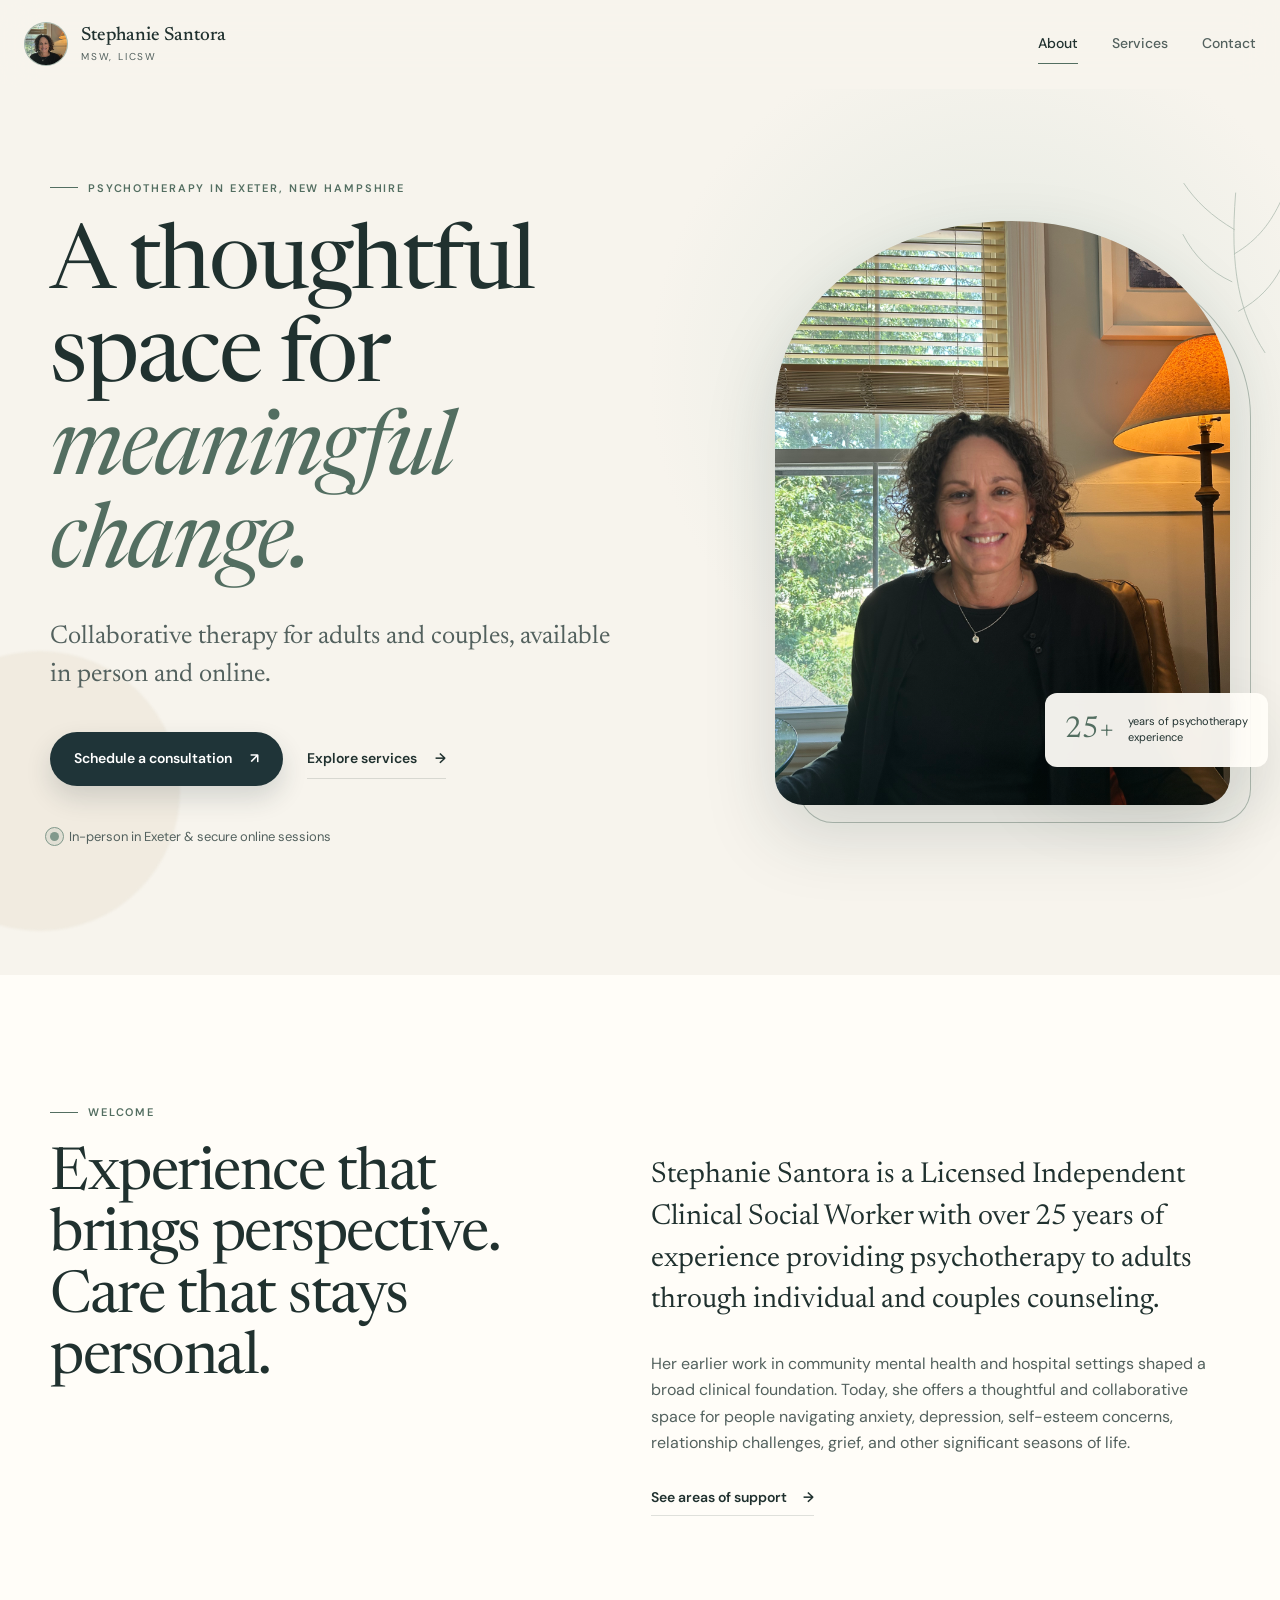
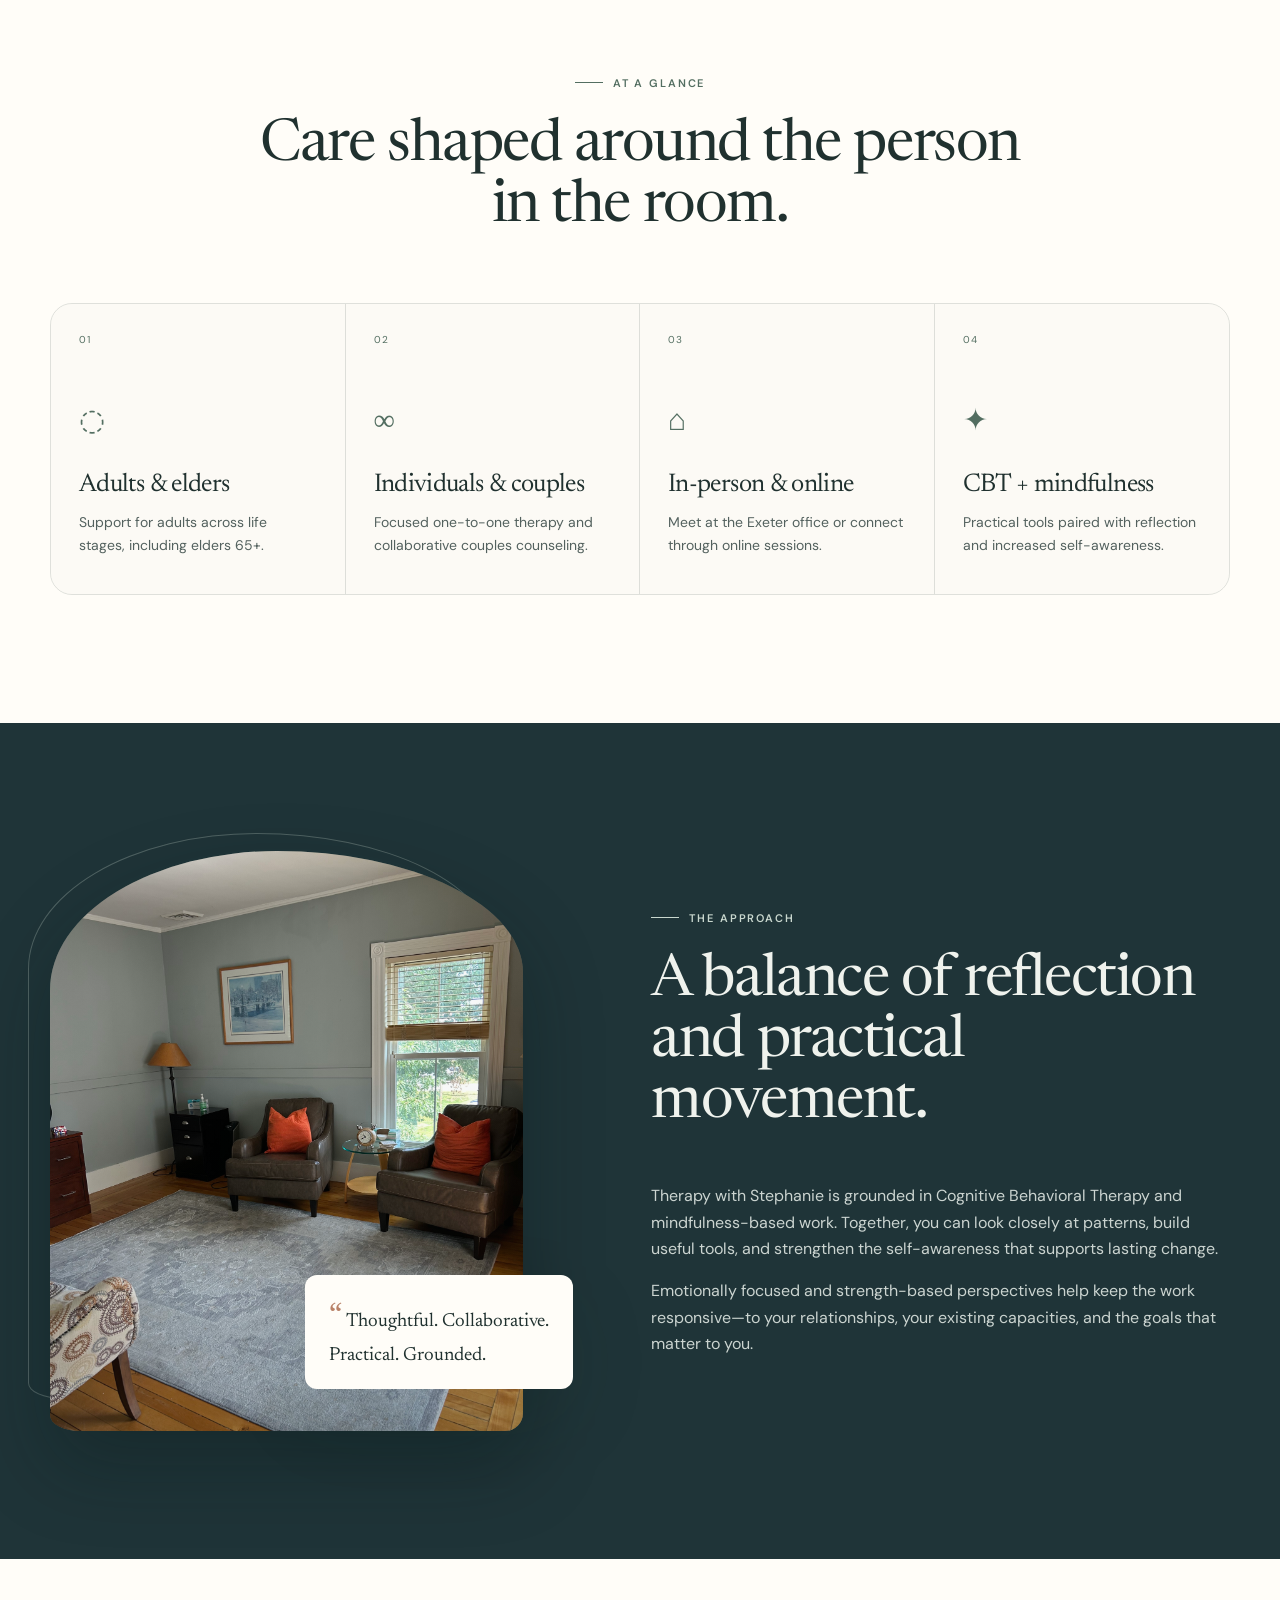
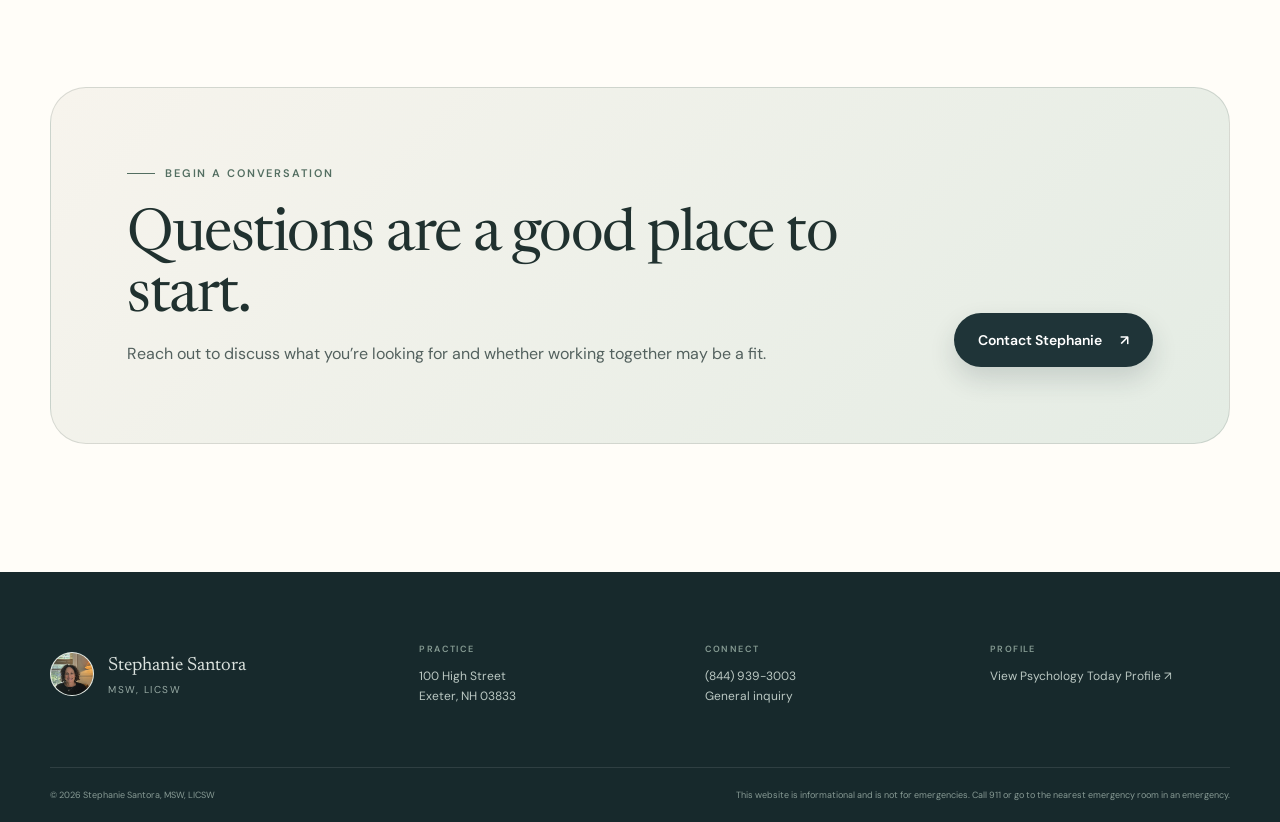
==== index.html @ d00ce163 "Initial commit" ====
<!doctype html>
<html lang="en">
<head>
  <meta charset="utf-8">
  <meta name="viewport" content="width=device-width, initial-scale=1">
  <meta name="description" content="Stephanie Santora, MSW, LICSW offers thoughtful, collaborative therapy for adults and couples in Exeter, New Hampshire and online.">
  <title>Stephanie Santora, MSW, LICSW | Therapy in Exeter, NH</title>
  <link rel="icon" type="image/png" href="assets/images/favacon/bf7b2dcf-fa09-4a1e-a652-ce0fe356c798.png">
  <link rel="preconnect" href="https://fonts.googleapis.com">
  <link rel="preconnect" href="https://fonts.gstatic.com" crossorigin>
  <link href="https://fonts.googleapis.com/css2?family=DM+Sans:wght@400;500;600&amp;family=Newsreader:opsz,wght@6..72,400;6..72,500&amp;display=swap" rel="stylesheet">
  <link rel="stylesheet" href="assets/css/styles.css">
  <script src="assets/js/main.js" defer></script>
</head>
<body data-page="about">
  <a class="skip-link" href="#main-content">Skip to content</a>
  <div class="site-shell">
    <header class="site-header" data-header>
      <div class="nav-wrap">
        <a class="brand" href="index.html" aria-label="Stephanie Santora home">
          <span class="brand-mark" aria-hidden="true"><img src="assets/images/portrait/headshot-badge.jpeg" alt="" width="640" height="640"></span>
          <span><strong>Stephanie Santora</strong><small>MSW, LICSW</small></span>
        </a>
        <button class="nav-toggle" type="button" aria-expanded="false" aria-controls="site-nav" aria-label="Open navigation">
          <span></span><span></span>
        </button>
        <nav class="site-nav" id="site-nav" aria-label="Main navigation">
          <a href="index.html" aria-current="page">About</a>
          <a href="services.html">Services</a>
          <a href="contact.html">Contact</a>
        </nav>
      </div>
    </header>

    <main id="main-content">
      <section class="hero section-pad">
        <div class="ambient-orb orb-one" aria-hidden="true"></div>
        <div class="container hero-grid">
          <div class="hero-copy page-enter">
            <p class="eyebrow"><span></span> Psychotherapy in Exeter, New Hampshire</p>
            <h1>A thoughtful space for <em>meaningful change.</em></h1>
            <p class="hero-positioning">Collaborative therapy for adults and couples, available in person and online.</p>
            <div class="button-row">
              <a class="button button-primary" href="contact.html">Schedule a consultation <span aria-hidden="true">↗</span></a>
              <a class="button button-text" href="services.html">Explore services <span aria-hidden="true">→</span></a>
            </div>
            <div class="hero-note">
              <span class="availability-dot" aria-hidden="true"></span>
              <span>In-person in Exeter &amp; secure online sessions</span>
            </div>
          </div>
          <div class="portrait-composition page-enter page-enter-delay">
            <div class="portrait-photo">
              <img src="assets/images/portrait/IMG_2894.jpeg" alt="Stephanie Santora, MSW, LICSW" width="3024" height="4032" fetchpriority="high">
            </div>
            <div class="portrait-caption">
              <span class="caption-number">25+</span>
              <span>years of psychotherapy<br>experience</span>
            </div>
            <svg class="botanical-line" viewBox="0 0 150 210" aria-hidden="true">
              <path d="M119 203C89 157 78 106 85 18M84 61C57 45 39 28 25 7M83 89c29-17 43-38 54-61M81 121c-26-12-44-30-57-55M88 155c24-13 39-30 49-49"/>
            </svg>
          </div>
        </div>
      </section>

      <section class="intro section-pad" aria-labelledby="intro-title">
        <div class="container intro-grid">
          <div class="section-heading reveal">
            <p class="eyebrow"><span></span> Welcome</p>
            <h2 id="intro-title">Experience that brings perspective. Care that stays personal.</h2>
          </div>
          <div class="intro-copy reveal">
            <p class="lead">Stephanie Santora is a Licensed Independent Clinical Social Worker with over 25 years of experience providing psychotherapy to adults through individual and couples counseling.</p>
            <p>Her earlier work in community mental health and hospital settings shaped a broad clinical foundation. Today, she offers a thoughtful and collaborative space for people navigating anxiety, depression, self-esteem concerns, relationship challenges, grief, and other significant seasons of life.</p>
            <a class="text-link" href="services.html">See areas of support <span aria-hidden="true">→</span></a>
          </div>
        </div>
      </section>

      <section class="glance section-pad" aria-labelledby="glance-title">
        <div class="container">
          <div class="section-heading centered reveal">
            <p class="eyebrow"><span></span> At a glance</p>
            <h2 id="glance-title">Care shaped around the person in the room.</h2>
          </div>
          <div class="glance-grid">
            <article class="glance-card reveal">
              <span class="card-index">01</span>
              <div class="line-icon" aria-hidden="true">◌</div>
              <h3>Adults &amp; elders</h3>
              <p>Support for adults across life stages, including elders 65+.</p>
            </article>
            <article class="glance-card reveal">
              <span class="card-index">02</span>
              <div class="line-icon" aria-hidden="true">∞</div>
              <h3>Individuals &amp; couples</h3>
              <p>Focused one-to-one therapy and collaborative couples counseling.</p>
            </article>
            <article class="glance-card reveal">
              <span class="card-index">03</span>
              <div class="line-icon" aria-hidden="true">⌂</div>
              <h3>In-person &amp; online</h3>
              <p>Meet at the Exeter office or connect through online sessions.</p>
            </article>
            <article class="glance-card reveal">
              <span class="card-index">04</span>
              <div class="line-icon" aria-hidden="true">✦</div>
              <h3>CBT + mindfulness</h3>
              <p>Practical tools paired with reflection and increased self-awareness.</p>
            </article>
          </div>
        </div>
      </section>

      <section class="approach section-pad" aria-labelledby="approach-title">
        <div class="container approach-grid">
          <div class="approach-visual reveal">
            <div class="office-photo">
              <img src="assets/images/office/IMG_2878.jpeg" alt="Stephanie's calm therapy office in Exeter with two armchairs" width="3024" height="4032" loading="lazy" decoding="async">
            </div>
            <div class="quiet-card"><span aria-hidden="true">“</span> Thoughtful. Collaborative.<br>Practical. Grounded.</div>
          </div>
          <div class="approach-copy reveal">
            <p class="eyebrow light"><span></span> The approach</p>
            <h2 id="approach-title">A balance of reflection and practical movement.</h2>
            <p>Therapy with Stephanie is grounded in Cognitive Behavioral Therapy and mindfulness-based work. Together, you can look closely at patterns, build useful tools, and strengthen the self-awareness that supports lasting change.</p>
            <p>Emotionally focused and strength-based perspectives help keep the work responsive—to your relationships, your existing capacities, and the goals that matter to you.</p>
          </div>
        </div>
      </section>

      <section class="closing-cta section-pad">
        <div class="container">
          <div class="cta-panel reveal">
            <div>
              <p class="eyebrow"><span></span> Begin a conversation</p>
              <h2>Questions are a good place to start.</h2>
              <p>Reach out to discuss what you’re looking for and whether working together may be a fit.</p>
            </div>
            <a class="button button-primary" href="contact.html">Contact Stephanie <span aria-hidden="true">↗</span></a>
          </div>
        </div>
      </section>
    </main>

    <footer class="site-footer">
      <div class="container footer-grid">
        <div class="footer-brand"><span class="brand-mark" aria-hidden="true"><img src="assets/images/portrait/headshot-badge.jpeg" alt="" width="640" height="640" loading="lazy" decoding="async"></span><div><strong>Stephanie Santora</strong><span>MSW, LICSW</span></div></div>
        <div><p class="footer-label">Practice</p><p>100 High Street<br>Exeter, NH 03833</p></div>
        <div><p class="footer-label">Connect</p><p><a href="tel:+18449393003">(844) 939-3003</a><br><a href="contact.html">General inquiry</a></p></div>
        <div><p class="footer-label">Profile</p><p><a href="https://www.psychologytoday.com/us/therapists/stephanie-santora-exeter-nh/449201" target="_blank" rel="noopener noreferrer">View Psychology Today Profile ↗</a></p></div>
      </div>
      <div class="container footer-bottom"><p>© <span data-year></span> Stephanie Santora, MSW, LICSW</p><p>This website is informational and is not for emergencies. Call 911 or go to the nearest emergency room in an emergency.</p></div>
    </footer>
  </div>
</body>
</html>
---- assets/css/styles.css ----
/* Stephanie Santora — custom static site
   Palette, spacing and components are centralized here for easy editing. */
:root {
  --ink: #20312f;
  --ink-soft: #53615e;
  --navy: #1f3438;
  --sage: #82998c;
  --sage-deep: #536e61;
  --sage-pale: #dce5dd;
  --cream: #f7f4ed;
  --paper: #fffdf8;
  --sand: #e9dfd0;
  --clay: #b98268;
  --white: #ffffff;
  --line: rgba(32,49,47,.14);
  --shadow-sm: 0 10px 30px rgba(28,46,43,.07);
  --shadow-lg: 0 30px 80px rgba(28,46,43,.12);
  --radius-sm: 12px;
  --radius-md: 22px;
  --radius-lg: 36px;
  --container: 1180px;
  --serif: "Newsreader", Georgia, serif;
  --sans: "DM Sans", Arial, sans-serif;
  --ease: cubic-bezier(.22,1,.36,1);
}

* { box-sizing: border-box; }
html { scroll-behavior: smooth; }
body { margin: 0; color: var(--ink); background: var(--cream); font-family: var(--sans); font-size: 16px; line-height: 1.65; -webkit-font-smoothing: antialiased; }
body.nav-open, body.modal-open { overflow: hidden; }
img { display: block; max-width: 100%; }
a { color: inherit; text-decoration: none; }
button, input, select, textarea { font: inherit; }
button { color: inherit; }
h1, h2, h3, p { margin-top: 0; }
h1, h2, h3 { font-family: var(--serif); font-weight: 400; line-height: 1.04; letter-spacing: -.025em; }
h1 { font-size: clamp(3.5rem, 7vw, 6.8rem); }
h2 { font-size: clamp(2.45rem, 4.6vw, 4.4rem); }
h3 { font-size: clamp(1.45rem, 2.1vw, 2rem); }
address { font-style: normal; }
::selection { background: var(--sage-pale); color: var(--navy); }

:focus-visible { outline: 3px solid var(--clay); outline-offset: 4px; }
.skip-link { position: fixed; left: 18px; top: -80px; z-index: 1000; padding: 12px 18px; border-radius: 0 0 10px 10px; color: var(--white); background: var(--navy); transition: top .2s; }
.skip-link:focus { top: 0; }
.site-shell { overflow: clip; }
.container { width: min(calc(100% - 48px), var(--container)); margin-inline: auto; }
.section-pad { padding: clamp(78px, 10vw, 140px) 0; }

/* Navigation */
.site-header { position: sticky; top: 0; z-index: 100; background: rgba(247,244,237,.88); border-bottom: 1px solid transparent; backdrop-filter: blur(18px); transition: border-color .3s, box-shadow .3s; }
.site-header.scrolled { border-color: var(--line); box-shadow: 0 8px 28px rgba(32,49,47,.05); }
.nav-wrap { width: min(calc(100% - 48px), 1320px); min-height: 88px; margin: auto; display: flex; align-items: center; justify-content: space-between; gap: 30px; }
.brand { display: inline-flex; align-items: center; gap: 13px; position: relative; z-index: 102; }
.brand-mark { overflow: hidden; display: grid; place-items: center; width: 44px; aspect-ratio: 1; border: 1px solid rgba(83,110,97,.4); border-radius: 50%; background: var(--sage-pale); }
.brand-mark img { width: 100%; height: 100%; max-width: none; object-fit: cover; object-position: center; }
.brand strong, .brand small { display: block; line-height: 1.2; }
.brand strong { font-family: var(--serif); font-size: 19px; font-weight: 500; }
.brand small { margin-top: 4px; color: var(--ink-soft); font-size: 10px; letter-spacing: .18em; }
.site-nav { display: flex; align-items: center; gap: 34px; }
.site-nav > a:not(.nav-cta) { position: relative; color: var(--ink-soft); font-size: 14px; font-weight: 500; }
.site-nav > a:not(.nav-cta)::after { content: ""; position: absolute; right: 0; bottom: -8px; left: 0; height: 1px; background: var(--sage-deep); transform: scaleX(0); transform-origin: right; transition: transform .35s var(--ease); }
.site-nav > a:hover::after, .site-nav > a[aria-current="page"]::after { transform: scaleX(1); transform-origin: left; }
.site-nav > a[aria-current="page"] { color: var(--ink); }
.nav-cta { display: inline-flex; align-items: center; gap: 14px; padding: 12px 18px; border: 1px solid var(--line); border-radius: 999px; font-size: 13px; font-weight: 500; transition: color .25s, background .25s, transform .25s; }
.nav-cta:hover { color: white; background: var(--navy); transform: translateY(-2px); }
.nav-toggle { display: none; width: 45px; height: 45px; padding: 0; border: 1px solid var(--line); border-radius: 50%; background: transparent; }
.nav-toggle span { display: block; width: 17px; height: 1px; margin: 5px auto; background: var(--ink); transition: transform .3s; }

/* Shared typography and controls */
.eyebrow { display: flex; align-items: center; gap: 10px; margin-bottom: 24px; color: var(--sage-deep); font-size: 11px; font-weight: 600; letter-spacing: .17em; text-transform: uppercase; }
.eyebrow > span { width: 28px; height: 1px; background: currentColor; }
.eyebrow.light { color: #c9d7ce; }
.lead { font-family: var(--serif); font-size: clamp(1.35rem, 2.3vw, 1.8rem); line-height: 1.45; }
.button-row { display: flex; flex-wrap: wrap; align-items: center; gap: 24px; margin-top: 38px; }
.button { border: 0; cursor: pointer; display: inline-flex; align-items: center; justify-content: center; gap: 18px; min-height: 54px; padding: 0 24px; border-radius: 999px; font-family: var(--sans); font-size: 14px; font-weight: 600; transition: transform .3s var(--ease), box-shadow .3s, background .3s; }
.button-primary { color: var(--white); background: var(--navy); box-shadow: 0 12px 26px rgba(31,52,56,.16); }
.button-primary:hover { transform: translateY(-3px); background: var(--sage-deep); box-shadow: 0 16px 34px rgba(31,52,56,.22); }
.button-text { min-height: auto; padding: 8px 0; border-bottom: 1px solid var(--line); border-radius: 0; }
.button-text:hover { border-color: var(--ink); transform: translateX(4px); }
.text-link { display: inline-flex; gap: 16px; margin-top: 14px; padding-bottom: 5px; border-bottom: 1px solid var(--line); font-size: 14px; font-weight: 600; }
.text-link:hover { border-color: var(--ink); }
.section-heading { max-width: 760px; }
.section-heading.centered { margin-inline: auto; text-align: center; }
.section-heading.centered .eyebrow { justify-content: center; }
.section-heading h2 { margin-bottom: 0; }

/* Home hero */
.hero { min-height: calc(100vh - 88px); display: flex; align-items: center; position: relative; padding-top: clamp(58px, 7vw, 100px); background: radial-gradient(circle at 78% 32%, rgba(220,229,221,.8), transparent 30%); }
.hero-grid { display: grid; grid-template-columns: 1.12fr .88fr; gap: clamp(50px, 8vw, 110px); align-items: center; }
.hero-copy { position: relative; z-index: 2; }
.hero h1 { max-width: 720px; margin-bottom: 26px; }
.hero h1 em { color: var(--sage-deep); font-weight: 400; }
.hero-positioning { max-width: 570px; color: var(--ink-soft); font-family: var(--serif); font-size: clamp(1.35rem, 2vw, 1.75rem); line-height: 1.45; }
.hero-note { display: flex; align-items: center; gap: 10px; margin-top: 40px; color: var(--ink-soft); font-size: 13px; }
.availability-dot { position: relative; width: 9px; height: 9px; border-radius: 50%; background: var(--sage); box-shadow: 0 0 0 5px rgba(130,153,140,.14); }
.availability-dot::after { content: ""; position: absolute; inset: -5px; border: 1px solid var(--sage); border-radius: inherit; animation: pulse 2.8s infinite; }
@keyframes pulse { 0%,100% { transform: scale(.6); opacity: 0 } 35% { opacity: .55 } 75% { transform: scale(1.35); opacity: 0 } }
.portrait-composition { position: relative; width: min(100%, 455px); margin-left: auto; }
.portrait-photo { overflow: hidden; position: relative; aspect-ratio: .78; border-radius: 52% 48% 28px 28px / 32% 30% 28px 28px; background: var(--sage-pale); box-shadow: 0 28px 70px rgba(31,52,56,.17); }
.portrait-photo::after { content: ""; position: absolute; inset: 0; background: linear-gradient(180deg, transparent 68%, rgba(20,35,36,.2)); pointer-events: none; }
.portrait-photo img { width: 100%; height: 100%; object-fit: cover; object-position: 50% 47%; }
.portrait-composition::before { content: ""; position: absolute; top: 22px; right: -21px; bottom: -18px; left: 24px; z-index: -1; border: 1px solid rgba(83,110,97,.42); border-radius: 52% 48% 34px 34px / 32% 30% 34px 34px; }
.portrait-caption { position: absolute; right: -38px; bottom: 38px; z-index: 2; display: flex; align-items: center; gap: 13px; padding: 16px 20px; border-radius: var(--radius-sm); background: rgba(255,253,248,.94); box-shadow: var(--shadow-lg); backdrop-filter: blur(8px); font-size: 11px; line-height: 1.4; }
.caption-number { font-family: var(--serif); font-size: 30px; color: var(--sage-deep); }
.botanical-line { position: absolute; top: -44px; right: -62px; z-index: -1; width: 130px; fill: none; stroke: var(--sage); stroke-width: 1; opacity: .55; }
.ambient-orb { position: absolute; border-radius: 50%; pointer-events: none; filter: blur(1px); }
.orb-one { left: -100px; bottom: 5%; width: 280px; height: 280px; background: rgba(233,223,208,.45); animation: drift 12s ease-in-out infinite; }
.orb-two { right: -100px; top: -120px; width: 330px; height: 330px; background: rgba(220,229,221,.55); }
.orb-three { right: 8%; bottom: -120px; width: 260px; height: 260px; background: rgba(233,223,208,.5); }
@keyframes drift { 50% { transform: translate(30px,-24px) } }

/* Home sections */
.intro { background: var(--paper); }
.intro-grid { display: grid; grid-template-columns: .9fr 1.1fr; gap: clamp(50px, 10vw, 140px); }
.intro-copy { padding-top: 52px; }
.intro-copy > p:not(.lead) { max-width: 640px; color: var(--ink-soft); }
.glance { background: var(--paper); padding-top: 30px; }
.glance-grid { display: grid; grid-template-columns: repeat(4,1fr); margin-top: 65px; border: 1px solid var(--line); border-radius: var(--radius-md); overflow: hidden; }
.glance-card { min-height: 290px; padding: 28px; border-right: 1px solid var(--line); background: rgba(247,244,237,.35); transition: background .35s, transform .35s var(--ease); }
.glance-card:last-child { border-right: 0; }
.glance-card:hover { background: var(--cream); transform: translateY(-6px); }
.card-index, .service-number { display: block; color: var(--sage-deep); font-size: 10px; letter-spacing: .14em; }
.line-icon, .service-icon { margin: 50px 0 24px; color: var(--sage-deep); font-family: var(--serif); font-size: 30px; }
.glance-card h3 { margin-bottom: 12px; font-size: 1.6rem; }
.glance-card p { margin-bottom: 0; color: var(--ink-soft); font-size: 14px; }
.approach { color: #eff2ed; background: var(--navy); }
.approach-grid { display: grid; grid-template-columns: .9fr 1.1fr; gap: clamp(60px, 10vw, 140px); align-items: center; }
.approach-visual { position: relative; }
.office-photo { overflow: hidden; position: relative; min-height: 580px; border-radius: 48% 52% 18px 30px / 24% 21% 18px 16px; background: #43534f; box-shadow: 0 34px 80px rgba(5,19,21,.3); }
.office-photo::after { content: ""; position: absolute; inset: 0; background: linear-gradient(180deg, rgba(12,28,30,.03) 50%, rgba(12,28,30,.25)); pointer-events: none; }
.office-photo img { position: absolute; inset: 0; width: 100%; height: 100%; object-fit: cover; object-position: 51% 52%; }
.approach-visual::before { content: ""; position: absolute; top: -18px; right: 28px; bottom: 32px; left: -22px; border: 1px solid rgba(201,215,206,.28); border-radius: 49% 51% 24px 35px / 24% 21% 18px 16px; pointer-events: none; }
.quiet-card { position: absolute; right: -50px; bottom: 42px; padding: 20px 24px; color: var(--ink); border-radius: 12px; background: var(--paper); box-shadow: var(--shadow-lg); font-family: var(--serif); font-size: 19px; line-height: 1.4; }
.quiet-card > span { color: var(--clay); font-size: 34px; }
.approach-copy h2 { max-width: 620px; }
.approach-copy > p:not(.eyebrow) { max-width: 650px; color: #cbd4d0; }
.method-list { display: flex; flex-wrap: wrap; gap: 9px; margin-top: 36px; }
.method-list span { padding: 8px 13px; border: 1px solid rgba(255,255,255,.15); border-radius: 999px; color: #dae1dd; font-size: 12px; }
.closing-cta { background: var(--paper); }
.cta-panel { display: flex; align-items: flex-end; justify-content: space-between; gap: 50px; padding: clamp(38px, 6vw, 76px); border: 1px solid var(--line); border-radius: var(--radius-lg); background: linear-gradient(135deg, var(--cream), #e4ece4); }
.cta-panel h2 { margin-bottom: 12px; }
.cta-panel p:not(.eyebrow) { max-width: 650px; margin-bottom: 0; color: var(--ink-soft); }
.cta-panel .button { flex: 0 0 auto; }

/* Inner-page hero and services */
.page-hero { position: relative; border-bottom: 1px solid var(--line); background: var(--paper); }
.page-hero-grid { display: grid; grid-template-columns: 1.15fr .85fr; gap: clamp(50px, 9vw, 130px); align-items: end; }
.page-hero h1 { margin-bottom: 0; font-size: clamp(3.8rem, 7vw, 6.5rem); }
.page-hero .lead { color: var(--ink-soft); }
.services-section { background: var(--paper); }
.services-grid { display: grid; grid-template-columns: repeat(3,1fr); gap: 18px; margin-top: 62px; }
.service-card { position: relative; min-height: 390px; display: flex; flex-direction: column; padding: 30px; border: 1px solid var(--line); border-radius: var(--radius-md); background: var(--cream); box-shadow: 0 0 0 rgba(0,0,0,0); transition: transform .4s var(--ease), background .4s, box-shadow .4s; }
.service-card:hover { transform: translateY(-7px); background: var(--white); box-shadow: var(--shadow-sm); }
.service-icon { margin: 62px 0 26px; }
.service-card h3 { margin-bottom: 14px; }
.service-card p { color: var(--ink-soft); font-size: 14px; }
.service-card a { display: inline-flex; justify-content: space-between; gap: 10px; margin-top: auto; padding-top: 18px; border-top: 1px solid var(--line); color: var(--sage-deep); font-size: 12px; font-weight: 600; }
.focus-band { color: var(--white); background: var(--navy); }
.focus-grid { display: grid; grid-template-columns: 1.1fr .9fr; gap: clamp(60px, 10vw, 150px); align-items: center; }
.focus-copy p:not(.eyebrow) { max-width: 640px; color: #c9d3cf; }
.office-detail-photo { overflow: hidden; position: relative; aspect-ratio: 1.14; border-radius: 46% 54% 42% 58% / 32% 29% 71% 68%; background: #43534f; box-shadow: 0 30px 70px rgba(5,19,21,.3); }
.office-detail-photo::before { content: ""; position: absolute; inset: 14px; z-index: 1; border: 1px solid rgba(255,255,255,.35); border-radius: inherit; pointer-events: none; }
.office-detail-photo::after { content: ""; position: absolute; inset: 0; background: linear-gradient(140deg, rgba(31,52,56,.02), rgba(31,52,56,.18)); pointer-events: none; }
.office-detail-photo img { width: 100%; height: 100%; object-fit: cover; object-position: 64% 50%; transform: scale(1.025); transition: transform 1.1s var(--ease); }
.office-detail-photo:hover img { transform: scale(1.065); }
.insurance-section { background: var(--cream); }
.insurance-heading { display: grid; grid-template-columns: 1.1fr .9fr; gap: 90px; align-items: end; }
.insurance-heading h2 { margin-bottom: 0; }
.insurance-heading > p { color: var(--ink-soft); }
.insurance-grid { display: grid; grid-template-columns: repeat(6,1fr); gap: 12px; margin-top: 54px; }
.insurance-card { min-height: 190px; display: flex; flex-direction: column; align-items: center; justify-content: center; gap: 20px; padding: 20px 10px; border: 1px solid var(--line); border-radius: var(--radius-sm); background: var(--paper); text-align: center; transition: transform .35s var(--ease), box-shadow .35s; }
.insurance-card:hover { transform: translateY(-5px); box-shadow: var(--shadow-sm); }
.insurance-card img { width: 58px; height: 58px; }
.insurance-card span { font-size: 12px; font-weight: 600; line-height: 1.35; }
.insurance-note { display: flex; align-items: center; justify-content: center; gap: 10px; margin: 24px 0 0; color: var(--ink-soft); font-size: 12px; text-align: center; }
.faq-section { background: var(--paper); }
.faq-grid { display: grid; grid-template-columns: .8fr 1.2fr; gap: clamp(50px, 10vw, 140px); }
.accordion-item { border-top: 1px solid var(--line); }
.accordion-item:last-child { border-bottom: 1px solid var(--line); }
.accordion-item h3 { margin: 0; }
.accordion-item button { width: 100%; display: flex; align-items: center; justify-content: space-between; gap: 30px; padding: 25px 4px; border: 0; background: none; cursor: pointer; text-align: left; }
.accordion-item button span { font-family: var(--serif); font-size: clamp(1.25rem, 2vw, 1.55rem); }
.accordion-item i { position: relative; flex: 0 0 auto; width: 28px; height: 28px; border: 1px solid var(--line); border-radius: 50%; }
.accordion-item i::before, .accordion-item i::after { content: ""; position: absolute; top: 50%; left: 50%; width: 10px; height: 1px; background: var(--ink); transform: translate(-50%,-50%); transition: transform .25s; }
.accordion-item i::after { transform: translate(-50%,-50%) rotate(90deg); }
.accordion-item button[aria-expanded="true"] i::after { transform: translate(-50%,-50%) rotate(0); }
.accordion-panel { overflow: hidden; }
.accordion-panel p { max-width: 620px; padding: 0 40px 25px 4px; color: var(--ink-soft); }

/* Contact */
.contact-hero { position: relative; padding-bottom: 190px; background: var(--paper); }
.contact-heading { max-width: 850px; text-align: center; }
.contact-heading .eyebrow { justify-content: center; }
.contact-heading h1 { margin-bottom: 24px; font-size: clamp(4rem, 7.5vw, 7rem); }
.contact-heading .lead { max-width: 760px; margin: auto; color: var(--ink-soft); }
.contact-section { position: relative; z-index: 2; margin-top: -110px; padding-bottom: 130px; }
.contact-layout { display: grid; grid-template-columns: .68fr 1.32fr; gap: 20px; align-items: start; }
.contact-aside, .form-card { border: 1px solid var(--line); border-radius: var(--radius-md); background: var(--cream); box-shadow: var(--shadow-sm); }
.contact-aside { overflow: hidden; }
.direct-card { display: grid; grid-template-columns: 52px 1fr; gap: 17px; padding: 25px; border-bottom: 1px solid var(--line); transition: background .3s var(--ease); }
.direct-card:last-of-type { border-bottom: 0; }
.direct-card:hover { background: rgba(255,253,248,.72); }
.direct-icon { position: relative; display: grid; place-items: center; width: 48px; height: 48px; border: 1px solid rgba(83,110,97,.28); border-radius: 58% 42% 55% 45% / 46% 56% 44% 54%; color: var(--sage-deep); background: linear-gradient(145deg, rgba(255,255,255,.7), var(--sage-pale)); box-shadow: inset 0 0 0 4px rgba(255,253,248,.48), 0 6px 16px rgba(31,52,56,.08); transition: color .3s, border-color .3s, transform .35s var(--ease); }
.direct-card:nth-child(even) .direct-icon { border-radius: 43% 57% 46% 54% / 57% 44% 56% 43%; }
.direct-icon svg { width: 23px; height: 23px; fill: none; stroke: currentColor; stroke-width: 1.55; stroke-linecap: round; stroke-linejoin: round; }
.direct-card:hover .direct-icon { color: var(--clay); border-color: rgba(185,130,104,.42); transform: translateY(-2px) rotate(-2deg); }
.direct-card small { display: block; margin-bottom: 4px; color: var(--ink-soft); font-size: 10px; letter-spacing: .14em; text-transform: uppercase; }
.direct-card a, .direct-card p, .direct-card address { margin: 0; font-family: var(--serif); font-size: 18px; line-height: 1.4; }
.direct-card a:hover { color: var(--sage-deep); }
.privacy-note { margin: 20px; padding: 22px; border-radius: var(--radius-sm); background: var(--paper); }
.privacy-note strong { font-size: 13px; }
.privacy-note p { margin: 8px 0 0; color: var(--ink-soft); font-size: 12px; }
.form-card { padding: clamp(28px, 5vw, 58px); background: var(--paper); }
.form-intro { margin-bottom: 38px; }
.form-intro > span { color: var(--sage-deep); font-size: 10px; font-weight: 600; letter-spacing: .15em; text-transform: uppercase; }
.form-intro h2 { margin: 8px 0 10px; font-size: clamp(2.2rem, 4vw, 3.5rem); }
.form-intro p { color: var(--ink-soft); font-size: 13px; }
.field-row { display: grid; grid-template-columns: 1fr 1fr; gap: 16px; }
.field { position: relative; margin-bottom: 22px; }
.field input, .field select, .field textarea { width: 100%; border: 1px solid var(--line); border-radius: 10px; color: var(--ink); background: var(--cream); transition: border .2s, box-shadow .2s, background .2s; }
.field input, .field select { height: 60px; }
.field input, .field textarea { padding: 24px 16px 8px; }
.field textarea { min-height: 140px; resize: vertical; }
.field select { appearance: none; padding: 20px 42px 8px 16px; background-image: linear-gradient(45deg,transparent 50%,var(--sage-deep) 50%),linear-gradient(135deg,var(--sage-deep) 50%,transparent 50%); background-position: calc(100% - 18px) 28px,calc(100% - 13px) 28px; background-size: 5px 5px; background-repeat: no-repeat; }
.field input:focus, .field select:focus, .field textarea:focus { outline: none; border-color: var(--sage-deep); box-shadow: 0 0 0 3px rgba(83,110,97,.11); background: var(--white); }
.floating-field label, .select-field label { position: absolute; top: 18px; left: 16px; color: var(--ink-soft); font-size: 13px; pointer-events: none; transform-origin: left; transition: transform .2s, top .2s; }
.floating-field input:focus + label, .floating-field input:not(:placeholder-shown) + label, .floating-field textarea:focus + label, .floating-field textarea:not(:placeholder-shown) + label, .select-field label { top: 7px; transform: scale(.78); }
.field label span, legend span { color: #a94f42; }
.field-hint { display: block; margin: 5px 2px 0; color: var(--ink-soft); font-size: 10px; }
.field-error { display: block; min-height: 17px; margin: 4px 2px 0; color: #9b3f36; font-size: 11px; }
.field.has-error input, .field.has-error select, .field.has-error textarea { border-color: #b75f55; }
.choice-group { margin: 0 0 25px; padding: 0; border: 0; }
.choice-group legend { margin-bottom: 10px; font-size: 12px; font-weight: 600; }
.choice-grid { display: grid; grid-template-columns: repeat(2,1fr); gap: 8px; }
.choice-grid.three { grid-template-columns: repeat(3,1fr); }
.choice-pill { position: relative; cursor: pointer; }
.choice-pill input { position: absolute; opacity: 0; pointer-events: none; }
.choice-pill span { min-height: 46px; display: grid; place-items: center; padding: 8px 12px; border: 1px solid var(--line); border-radius: 9px; color: var(--ink-soft); background: var(--cream); font-size: 12px; transition: border .2s, background .2s, transform .2s; }
.choice-pill input:checked + span { border-color: var(--sage-deep); color: var(--ink); background: var(--sage-pale); transform: translateY(-2px); }
.choice-pill input:focus-visible + span { outline: 3px solid var(--clay); outline-offset: 3px; }
.consent-field { display: grid; grid-template-columns: 22px 1fr; gap: 12px; align-items: start; cursor: pointer; color: var(--ink-soft); font-size: 11px; }
.consent-field input { position: absolute; opacity: 0; }
.checkmark { width: 21px; height: 21px; display: grid; place-items: center; border: 1px solid var(--line); border-radius: 5px; background: var(--cream); }
.consent-field input:checked + .checkmark { border-color: var(--sage-deep); background: var(--sage-deep); }
.consent-field input:checked + .checkmark::after { content: "✓"; color: white; font-size: 12px; }
.consent-field input:focus-visible + .checkmark { outline: 3px solid var(--clay); outline-offset: 3px; }
.consent-error { margin-left: 34px; }
.emergency-note { display: grid; grid-template-columns: 28px 1fr; gap: 12px; margin: 24px 0; padding: 14px; border-radius: 9px; background: #f3ebe2; }
.emergency-note > span { display: grid; place-items: center; width: 25px; height: 25px; border: 1px solid #a16755; border-radius: 50%; color: #8d5545; font-weight: 600; }
.emergency-note p { margin: 0; color: #6f5148; font-size: 11px; }
.submit-button { min-width: 220px; }
.button-loader { display: none; width: 17px; height: 17px; border: 2px solid rgba(255,255,255,.4); border-top-color: white; border-radius: 50%; animation: spin .7s linear infinite; }
.submit-button.loading .button-loader { display: block; }
.submit-button.loading .button-arrow { display: none; }
@keyframes spin { to { transform: rotate(360deg) } }
.form-status { margin: 12px 0 0; font-size: 12px; }
.modal[hidden] { display: none; }
.modal { position: fixed; inset: 0; z-index: 500; display: grid; place-items: center; padding: 24px; }
.modal-backdrop { position: absolute; inset: 0; background: rgba(21,34,34,.66); backdrop-filter: blur(6px); animation: fadeIn .3s; }
.modal-panel { position: relative; z-index: 1; width: min(100%, 540px); padding: 55px; border-radius: var(--radius-md); background: var(--paper); box-shadow: var(--shadow-lg); animation: modalIn .45s var(--ease); }
.modal-panel h2 { margin-bottom: 14px; font-size: 2.7rem; }
.modal-panel > p:not(.eyebrow) { color: var(--ink-soft); }
.modal-close { position: absolute; top: 17px; right: 17px; width: 38px; height: 38px; border: 1px solid var(--line); border-radius: 50%; background: none; cursor: pointer; font-size: 24px; }
.success-mark { width: 55px; height: 55px; display: grid; place-items: center; margin-bottom: 28px; border-radius: 50%; color: white; background: var(--sage-deep); font-size: 22px; }
@keyframes fadeIn { from { opacity: 0 } }
@keyframes modalIn { from { opacity: 0; transform: translateY(25px) scale(.96) } }

/* Footer */
.site-footer { padding-top: 70px; color: #dbe2de; background: #17292c; }
.footer-grid { display: grid; grid-template-columns: 1.35fr repeat(3,1fr); gap: 45px; padding-bottom: 60px; }
.footer-brand { display: flex; gap: 14px; align-items: center; }
.footer-brand .brand-mark { color: #dbe2de; border-color: rgba(255,255,255,.3); }
.footer-brand strong, .footer-brand span { display: block; }
.footer-brand strong { font-family: var(--serif); font-size: 19px; font-weight: 400; }
.footer-brand div span { color: #98aaa4; font-size: 10px; letter-spacing: .15em; }
.footer-label { margin-bottom: 10px !important; color: #859a92 !important; font-size: 9px !important; font-weight: 600; letter-spacing: .16em; text-transform: uppercase; }
.footer-grid p { margin: 0; color: #bbc8c3; font-size: 12px; }
.footer-grid a:hover { color: var(--white); }
.footer-bottom { display: flex; justify-content: space-between; gap: 50px; padding: 20px 0; border-top: 1px solid rgba(255,255,255,.1); }
.footer-bottom p { margin: 0; color: #879a94; font-size: 9px; }
.footer-bottom p:last-child { max-width: 600px; text-align: right; }

/* Motion */
.page-enter { animation: pageEnter .9s var(--ease) both; }
.page-enter-delay { animation-delay: .12s; }
.page-enter-delay-two { animation-delay: .22s; }
@keyframes pageEnter { from { opacity: 0; transform: translateY(28px) } }
.reveal { opacity: 0; transform: translateY(25px); transition: opacity .8s var(--ease), transform .8s var(--ease); }
.reveal.is-visible { opacity: 1; transform: none; }

@media (prefers-reduced-motion: reduce) {
  html { scroll-behavior: auto; }
  *, *::before, *::after { animation-duration: .01ms !important; animation-iteration-count: 1 !important; transition-duration: .01ms !important; }
  .reveal { opacity: 1; transform: none; }
}

@media (max-width: 1050px) {
  .glance-grid { grid-template-columns: repeat(2,1fr); }
  .glance-card:nth-child(2) { border-right: 0; }
  .glance-card:nth-child(-n+2) { border-bottom: 1px solid var(--line); }
  .services-grid { grid-template-columns: repeat(2,1fr); }
  .insurance-grid { grid-template-columns: repeat(3,1fr); }
  .contact-layout { grid-template-columns: .8fr 1.2fr; }
}

@media (max-width: 820px) {
  .container, .nav-wrap { width: min(calc(100% - 32px), var(--container)); }
  .nav-wrap { min-height: 76px; }
  .nav-toggle { display: block; position: relative; z-index: 102; }
  .nav-toggle[aria-expanded="true"] span:first-child { transform: translateY(3px) rotate(45deg); }
  .nav-toggle[aria-expanded="true"] span:last-child { transform: translateY(-3px) rotate(-45deg); }
  .site-nav { position: fixed; inset: 0; z-index: 101; display: flex; flex-direction: column; align-items: flex-start; justify-content: center; gap: 22px; padding: 100px 32px 50px; background: var(--paper); visibility: hidden; opacity: 0; transform: translateY(-12px); transition: opacity .3s, transform .3s, visibility .3s; }
  .site-nav.open { visibility: visible; opacity: 1; transform: none; }
  .site-nav > a:not(.nav-cta) { font-family: var(--serif); font-size: 2.7rem; }
  .nav-cta { margin-top: 15px; }
  .hero { min-height: auto; }
  .hero-grid, .intro-grid, .approach-grid, .page-hero-grid, .focus-grid, .faq-grid, .contact-layout { grid-template-columns: 1fr; }
  .hero-copy { max-width: 680px; }
  .portrait-composition { width: min(82%, 450px); margin: 30px auto 0; }
  .intro-copy { padding-top: 0; }
  .approach-visual { width: min(80%, 500px); margin-inline: auto; }
  .page-hero-grid { align-items: start; }
  .focus-grid { gap: 50px; }
  .office-detail-photo { width: min(85%, 560px); margin-inline: auto; }
  .insurance-heading { grid-template-columns: 1fr; gap: 20px; }
  .faq-grid { gap: 45px; }
  .cta-panel { align-items: flex-start; flex-direction: column; }
  .contact-aside { display: grid; grid-template-columns: 1fr 1fr; }
  .direct-card { border-right: 1px solid var(--line); }
  .privacy-note { grid-column: 1 / -1; }
  .footer-grid { grid-template-columns: 1.5fr 1fr 1fr; }
  .footer-grid > div:last-child { grid-column: 2; }
}

@media (max-width: 600px) {
  h1 { font-size: clamp(3.2rem, 16vw, 4.8rem); }
  .section-pad { padding: 76px 0; }
  .hero { padding-top: 58px; }
  .hero .eyebrow { max-width: 250px; align-items: flex-start; }
  .hero .eyebrow > span { margin-top: 8px; }
  .portrait-composition { width: 88%; }
  .portrait-caption { right: -12px; }
  .botanical-line { right: -35px; }
  .glance-grid, .services-grid, .insurance-grid { grid-template-columns: 1fr; }
  .glance-card { min-height: 240px; border-right: 0; border-bottom: 1px solid var(--line); }
  .glance-card:last-child { border-bottom: 0; }
  .line-icon { margin-top: 34px; }
  .approach-visual { width: 90%; }
  .office-photo { min-height: 450px; }
  .office-detail-photo { width: 94%; }
  .quiet-card { right: -16px; }
  .service-card { min-height: 350px; }
  .insurance-grid { grid-template-columns: repeat(2,1fr); }
  .insurance-card { min-height: 170px; }
  .contact-hero { padding-bottom: 150px; }
  .contact-heading h1 { font-size: 3.8rem; }
  .contact-aside { grid-template-columns: 1fr; }
  .privacy-note { grid-column: auto; }
  .form-card { padding: 28px 20px; }
  .field-row { grid-template-columns: 1fr; gap: 0; }
  .choice-grid, .choice-grid.three { grid-template-columns: 1fr; }
  .modal-panel { padding: 45px 28px 32px; }
  .footer-grid { grid-template-columns: 1fr 1fr; }
  .footer-brand { grid-column: 1 / -1; margin-bottom: 18px; }
  .footer-grid > div:last-child { grid-column: 1 / -1; }
  .footer-bottom { flex-direction: column; gap: 10px; }
  .footer-bottom p:last-child { text-align: left; }
}
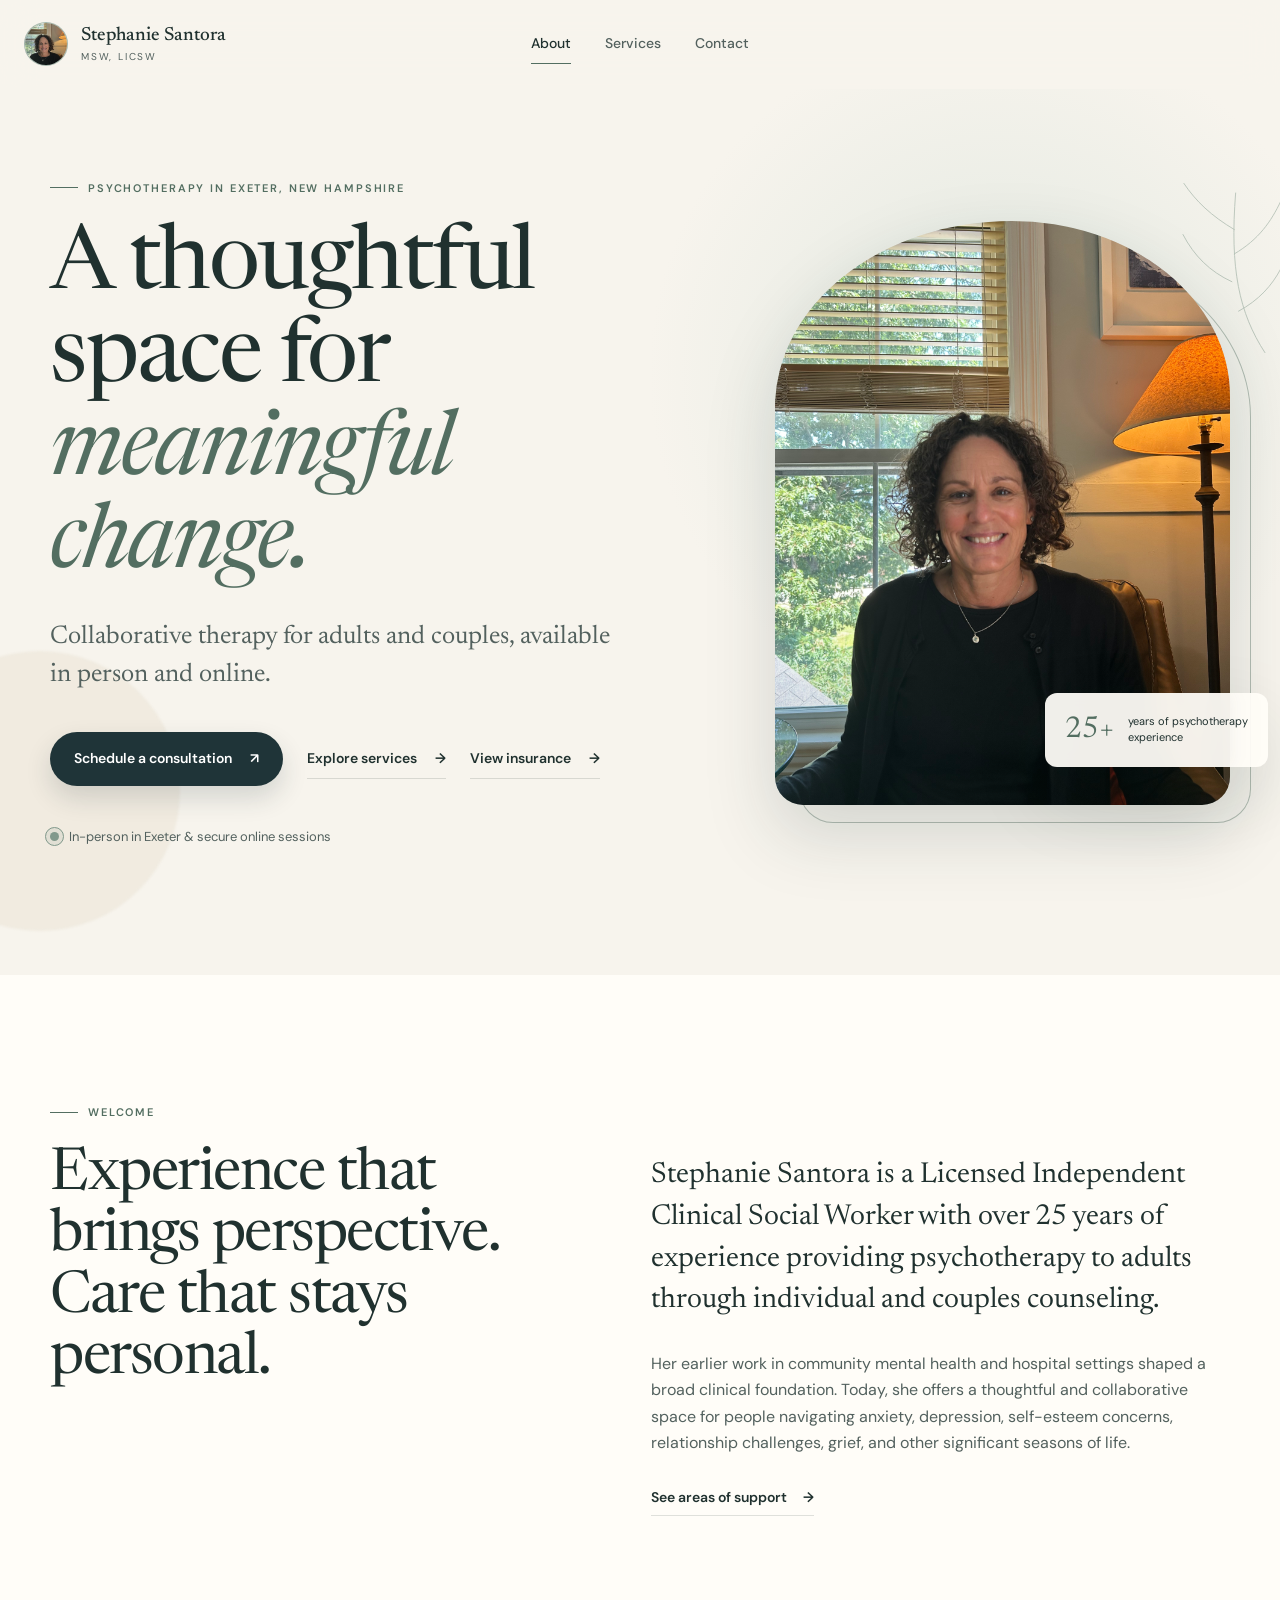
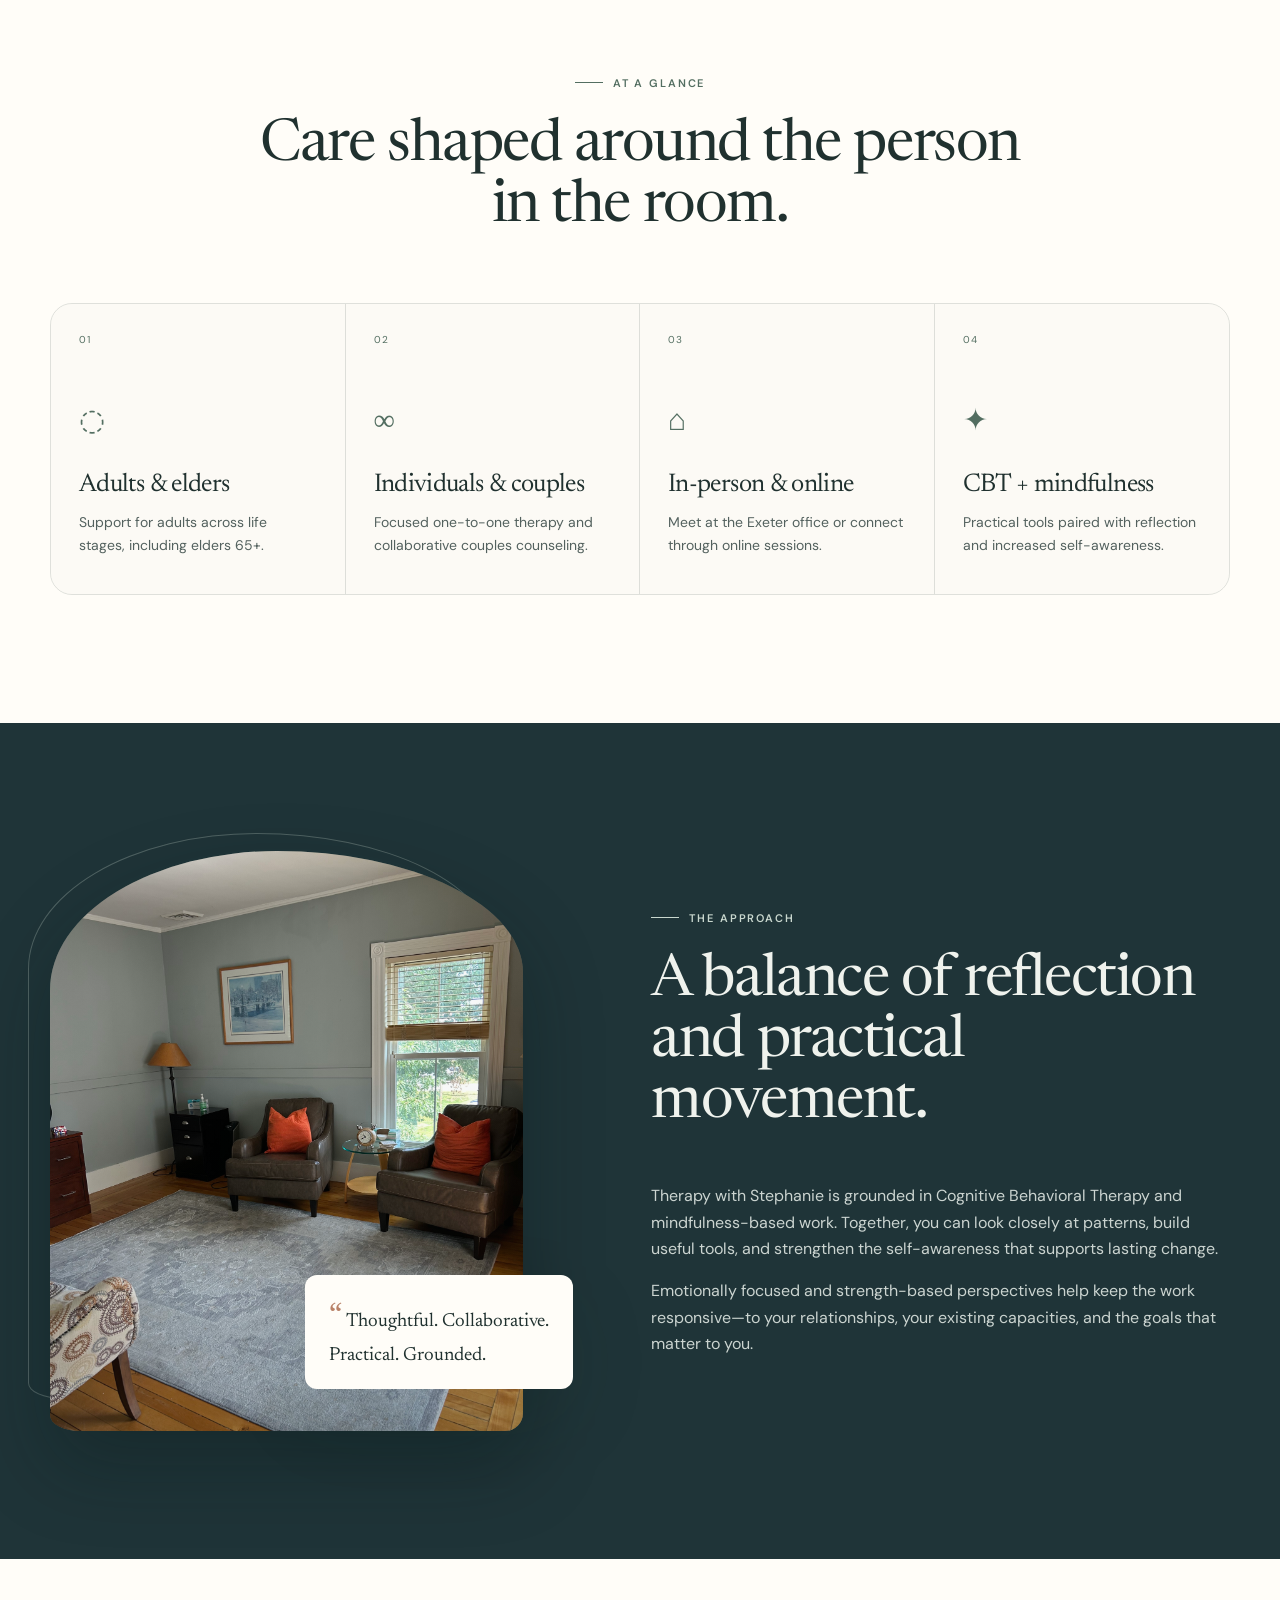
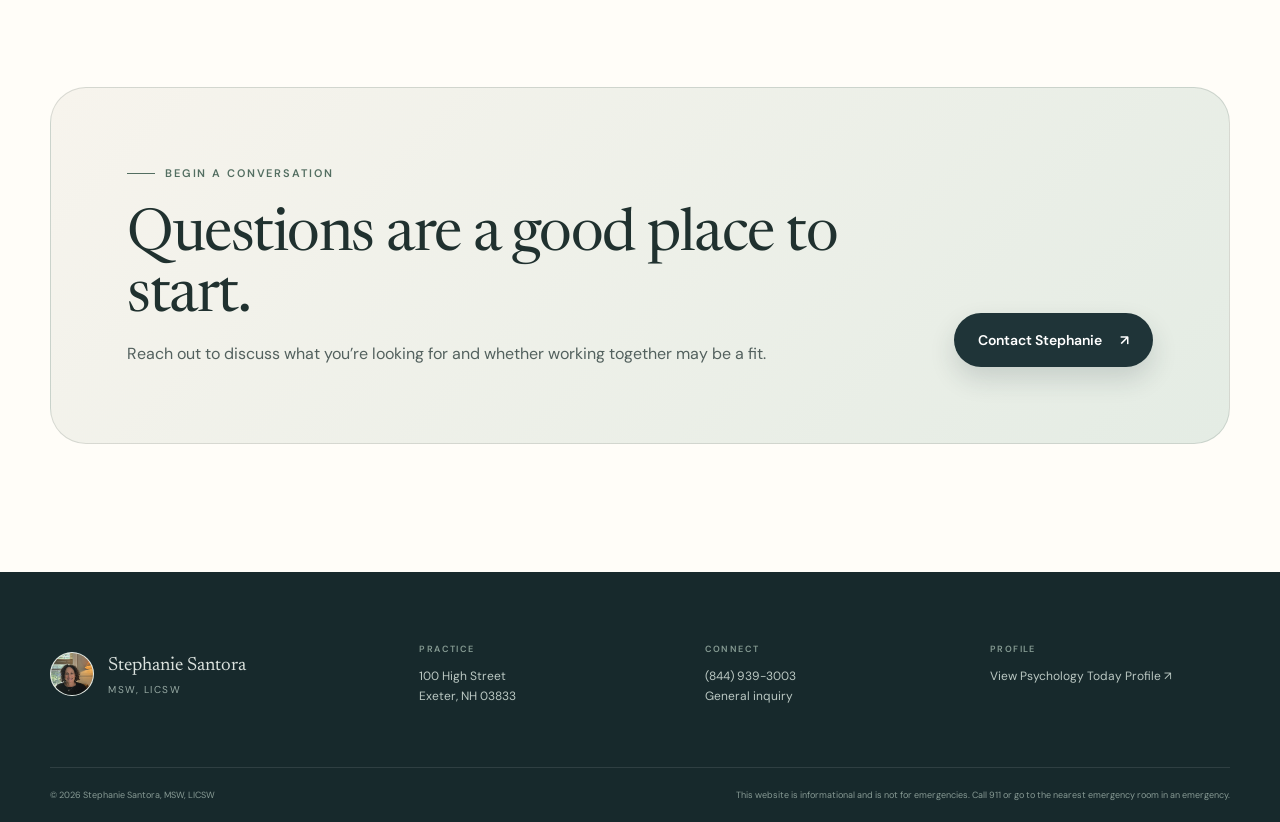
==== commit 565a2ba1: "loading animation" ====
--- a/index.html
+++ b/index.html
@@ -5,6 +5,26 @@
   <meta name="viewport" content="width=device-width, initial-scale=1">
   <meta name="description" content="Stephanie Santora, MSW, LICSW offers thoughtful, collaborative therapy for adults and couples in Exeter, New Hampshire and online.">
   <title>Stephanie Santora, MSW, LICSW | Therapy in Exeter, NH</title>
+  <style>html.site-intro-pending,html.site-intro-pending body{background:#f7f4ed}</style>
+  <script>
+    (() => {
+      const key = 'stephanie-santora-intro-v1';
+      const reducedMotion = window.matchMedia('(prefers-reduced-motion: reduce)').matches;
+      let hasSeenIntro = false;
+      try {
+        hasSeenIntro = sessionStorage.getItem(key) === 'seen';
+        if (!hasSeenIntro) sessionStorage.setItem(key, 'seen');
+      } catch (error) {
+        // Storage can be unavailable in strict privacy modes; the intro still remains safe.
+      }
+      if (!hasSeenIntro && !reducedMotion) {
+        document.documentElement.classList.add('site-intro-pending');
+        window.__siteIntroFallback = window.setTimeout(() => {
+          document.documentElement.classList.remove('site-intro-pending', 'site-intro-revealing');
+        }, 4000);
+      }
+    })();
+  </script>
   <link rel="icon" type="image/png" href="assets/images/favacon/bf7b2dcf-fa09-4a1e-a652-ce0fe356c798.png">
   <link rel="preconnect" href="https://fonts.googleapis.com">
   <link rel="preconnect" href="https://fonts.gstatic.com" crossorigin>
@@ -13,6 +33,20 @@
   <script src="assets/js/main.js" defer></script>
 </head>
 <body data-page="about">
+  <div class="site-loader" aria-hidden="true">
+    <div class="site-loader__content">
+      <svg class="site-loader__botanical" viewBox="0 0 108 128" aria-hidden="true">
+        <path class="site-loader__stem" pathLength="1" d="M54 119C51 101 53 82 51 63C49 43 52 26 58 9"/>
+        <path class="site-loader__branch site-loader__branch--one" pathLength="1" d="M52 93C42 89 33 81 27 71C38 73 48 80 52 89"/>
+        <path class="site-loader__branch site-loader__branch--two" pathLength="1" d="M52 79C63 72 71 63 76 52C77 64 68 75 53 82"/>
+        <path class="site-loader__branch site-loader__branch--three" pathLength="1" d="M51 60C43 54 37 45 34 35C44 39 51 48 52 57"/>
+        <path class="site-loader__branch site-loader__branch--four" pathLength="1" d="M54 45C63 39 69 30 72 21C73 32 66 42 55 48"/>
+      </svg>
+      <p class="site-loader__name">Stephanie Santora</p>
+      <p class="site-loader__credentials">MSW, LICSW</p>
+      <span class="site-loader__rule"></span>
+    </div>
+  </div>
   <a class="skip-link" href="#main-content">Skip to content</a>
   <div class="site-shell">
     <header class="site-header" data-header>
@@ -43,6 +77,7 @@
             <div class="button-row">
               <a class="button button-primary" href="contact.html">Schedule a consultation <span aria-hidden="true">↗</span></a>
               <a class="button button-text" href="services.html">Explore services <span aria-hidden="true">→</span></a>
+              <a class="button button-text" href="services.html#insurance">View insurance <span aria-hidden="true">→</span></a>
             </div>
             <div class="hero-note">
               <span class="availability-dot" aria-hidden="true"></span>
--- a/assets/css/styles.css
+++ b/assets/css/styles.css
@@ -28,6 +28,8 @@
 html { scroll-behavior: smooth; }
 body { margin: 0; color: var(--ink); background: var(--cream); font-family: var(--sans); font-size: 16px; line-height: 1.65; -webkit-font-smoothing: antialiased; }
 body.nav-open, body.modal-open { overflow: hidden; }
+html.site-intro-pending, html.site-intro-pending body,
+html.site-intro-revealing, html.site-intro-revealing body { overflow: hidden; }
 img { display: block; max-width: 100%; }
 a { color: inherit; text-decoration: none; }
 button, input, select, textarea { font: inherit; }
@@ -46,6 +48,103 @@
 .site-shell { overflow: clip; }
 .container { width: min(calc(100% - 48px), var(--container)); margin-inline: auto; }
 .section-pad { padding: clamp(78px, 10vw, 140px) 0; }
+
+/* Site loader */
+.site-loader {
+  position: fixed;
+  inset: 0;
+  z-index: 2000;
+  display: none;
+  min-height: 100vh;
+  min-height: 100dvh;
+  place-items: center;
+  overflow: hidden;
+  color: var(--ink);
+  background: var(--cream);
+  transform: translateZ(0);
+}
+.site-loader::before {
+  content: "";
+  position: absolute;
+  width: min(70vw, 560px);
+  aspect-ratio: 1.15;
+  border-radius: 52% 48% 58% 42% / 47% 56% 44% 53%;
+  background: radial-gradient(ellipse, rgba(220,229,221,.62) 0%, rgba(220,229,221,.22) 48%, transparent 72%);
+  transform: rotate(-7deg);
+}
+html.site-intro-pending .site-loader,
+html.site-intro-revealing .site-loader { display: grid; }
+.site-loader__content {
+  position: relative;
+  z-index: 1;
+  display: flex;
+  flex-direction: column;
+  align-items: center;
+  width: min(88vw, 430px);
+  padding-bottom: 2vh;
+  text-align: center;
+  will-change: opacity, transform;
+}
+.site-loader__botanical {
+  width: 96px;
+  height: 114px;
+  overflow: visible;
+  fill: none;
+  stroke: var(--sage-deep);
+  stroke-width: 1.35;
+  stroke-linecap: round;
+  stroke-linejoin: round;
+  opacity: .84;
+}
+.site-loader__botanical path {
+  stroke-dasharray: 1;
+  stroke-dashoffset: 1;
+  vector-effect: non-scaling-stroke;
+}
+html.site-intro-pending .site-loader__stem { animation: loaderDraw .62s .07s var(--ease) forwards; }
+html.site-intro-pending .site-loader__branch--one { animation: loaderDraw .34s .27s var(--ease) forwards; }
+html.site-intro-pending .site-loader__branch--two { animation: loaderDraw .37s .34s var(--ease) forwards; }
+html.site-intro-pending .site-loader__branch--three { animation: loaderDraw .33s .41s var(--ease) forwards; }
+html.site-intro-pending .site-loader__branch--four { animation: loaderDraw .35s .48s var(--ease) forwards; }
+.site-loader__name,
+.site-loader__credentials { opacity: 0; transform: translateY(8px); filter: blur(3px); }
+.site-loader__name {
+  margin: 15px 0 2px;
+  font-family: var(--serif);
+  font-size: clamp(2rem, 4vw, 2.45rem);
+  font-weight: 400;
+  line-height: 1.08;
+  letter-spacing: -.025em;
+}
+.site-loader__credentials {
+  margin: 0;
+  color: var(--ink-soft);
+  font-family: var(--sans);
+  font-size: 9px;
+  font-weight: 600;
+  line-height: 1.4;
+  letter-spacing: .21em;
+  text-transform: uppercase;
+}
+html.site-intro-pending .site-loader__name { animation: loaderTextIn .38s .50s var(--ease) forwards; }
+html.site-intro-pending .site-loader__credentials { animation: loaderTextIn .36s .60s var(--ease) forwards; }
+.site-loader__rule {
+  width: 42px;
+  height: 1px;
+  margin-top: 18px;
+  background: var(--sage);
+  opacity: .78;
+  transform: scaleX(0);
+}
+html.site-intro-pending .site-loader__rule { animation: loaderRuleIn .28s .66s var(--ease) forwards; }
+html.site-intro-pending .page-enter { animation-play-state: paused; }
+html.site-intro-revealing .site-loader { animation: loaderCurtainOut .68s var(--ease) forwards; }
+html.site-intro-revealing .site-loader__content { animation: loaderContentOut .42s var(--ease) forwards; }
+@keyframes loaderDraw { to { stroke-dashoffset: 0; } }
+@keyframes loaderTextIn { to { opacity: 1; filter: blur(0); transform: translateY(0); } }
+@keyframes loaderRuleIn { to { transform: scaleX(1); } }
+@keyframes loaderContentOut { to { opacity: 0; transform: translateY(-12px); } }
+@keyframes loaderCurtainOut { to { transform: translate3d(0,-100%,0); } }
 
 /* Navigation */
 .site-header { position: sticky; top: 0; z-index: 100; background: rgba(247,244,237,.88); border-bottom: 1px solid transparent; backdrop-filter: blur(18px); transition: border-color .3s, box-shadow .3s; }
@@ -66,6 +165,11 @@
 .nav-cta:hover { color: white; background: var(--navy); transform: translateY(-2px); }
 .nav-toggle { display: none; width: 45px; height: 45px; padding: 0; border: 1px solid var(--line); border-radius: 50%; background: transparent; }
 .nav-toggle span { display: block; width: 17px; height: 1px; margin: 5px auto; background: var(--ink); transition: transform .3s; }
+
+@media (min-width: 821px) {
+  .nav-wrap { position: relative; }
+  .site-nav { position: absolute; left: 50%; transform: translateX(-50%); }
+}
 
 /* Shared typography and controls */
 .eyebrow { display: flex; align-items: center; gap: 10px; margin-bottom: 24px; color: var(--sage-deep); font-size: 11px; font-weight: 600; letter-spacing: .17em; text-transform: uppercase; }
@@ -120,8 +224,8 @@
 .glance-card { min-height: 290px; padding: 28px; border-right: 1px solid var(--line); background: rgba(247,244,237,.35); transition: background .35s, transform .35s var(--ease); }
 .glance-card:last-child { border-right: 0; }
 .glance-card:hover { background: var(--cream); transform: translateY(-6px); }
-.card-index, .service-number { display: block; color: var(--sage-deep); font-size: 10px; letter-spacing: .14em; }
-.line-icon, .service-icon { margin: 50px 0 24px; color: var(--sage-deep); font-family: var(--serif); font-size: 30px; }
+.card-index { display: block; color: var(--sage-deep); font-size: 10px; letter-spacing: .14em; }
+.line-icon { margin: 50px 0 24px; color: var(--sage-deep); font-family: var(--serif); font-size: 30px; }
 .glance-card h3 { margin-bottom: 12px; font-size: 1.6rem; }
 .glance-card p { margin-bottom: 0; color: var(--ink-soft); font-size: 14px; }
 .approach { color: #eff2ed; background: var(--navy); }
@@ -150,9 +254,17 @@
 .page-hero .lead { color: var(--ink-soft); }
 .services-section { background: var(--paper); }
 .services-grid { display: grid; grid-template-columns: repeat(3,1fr); gap: 18px; margin-top: 62px; }
-.service-card { position: relative; min-height: 390px; display: flex; flex-direction: column; padding: 30px; border: 1px solid var(--line); border-radius: var(--radius-md); background: var(--cream); box-shadow: 0 0 0 rgba(0,0,0,0); transition: transform .4s var(--ease), background .4s, box-shadow .4s; }
+.service-card { overflow: hidden; position: relative; min-height: 390px; display: flex; flex-direction: column; padding: 30px; border: 1px solid var(--line); border-radius: var(--radius-md); background: var(--cream); box-shadow: 0 0 0 rgba(0,0,0,0); transition: transform .4s var(--ease), background .4s, box-shadow .4s; }
+.service-card::after { content: ""; position: absolute; top: -85px; right: -78px; width: 190px; height: 190px; border: 1px solid rgba(83,110,97,.1); border-radius: 50%; pointer-events: none; transition: transform .55s var(--ease), border-color .4s; }
 .service-card:hover { transform: translateY(-7px); background: var(--white); box-shadow: var(--shadow-sm); }
-.service-icon { margin: 62px 0 26px; }
+.service-card:hover::after { border-color: rgba(83,110,97,.22); transform: scale(1.08); }
+.service-card-head { position: relative; z-index: 1; display: flex; align-items: flex-start; justify-content: space-between; gap: 20px; margin-bottom: 44px; }
+.service-kind { padding-top: 9px; color: var(--sage-deep); font-size: 9px; font-weight: 600; letter-spacing: .15em; line-height: 1.45; text-align: right; text-transform: uppercase; }
+.service-icon { display: grid; flex: 0 0 auto; place-items: center; width: 72px; height: 72px; color: var(--sage-deep); border: 1px solid rgba(83,110,97,.26); border-radius: 54% 46% 58% 42% / 46% 57% 43% 54%; background: linear-gradient(145deg, rgba(255,255,255,.8), var(--sage-pale)); box-shadow: inset 0 0 0 5px rgba(255,253,248,.58), 0 9px 20px rgba(31,52,56,.08); transition: color .35s, border-color .35s, transform .45s var(--ease); }
+.service-card:nth-child(even) .service-icon { border-radius: 45% 55% 43% 57% / 57% 44% 56% 43%; }
+.service-icon svg { width: 39px; height: 39px; overflow: visible; fill: none; stroke: currentColor; stroke-width: 1.55; stroke-linecap: round; stroke-linejoin: round; }
+.service-icon-accent { stroke: var(--clay); }
+.service-card:hover .service-icon { color: var(--navy); border-color: rgba(83,110,97,.42); transform: translateY(-3px) rotate(-2deg); }
 .service-card h3 { margin-bottom: 14px; }
 .service-card p { color: var(--ink-soft); font-size: 14px; }
 .service-card a { display: inline-flex; justify-content: space-between; gap: 10px; margin-top: auto; padding-top: 18px; border-top: 1px solid var(--line); color: var(--sage-deep); font-size: 12px; font-weight: 600; }
@@ -168,11 +280,12 @@
 .insurance-heading { display: grid; grid-template-columns: 1.1fr .9fr; gap: 90px; align-items: end; }
 .insurance-heading h2 { margin-bottom: 0; }
 .insurance-heading > p { color: var(--ink-soft); }
-.insurance-grid { display: grid; grid-template-columns: repeat(6,1fr); gap: 12px; margin-top: 54px; }
-.insurance-card { min-height: 190px; display: flex; flex-direction: column; align-items: center; justify-content: center; gap: 20px; padding: 20px 10px; border: 1px solid var(--line); border-radius: var(--radius-sm); background: var(--paper); text-align: center; transition: transform .35s var(--ease), box-shadow .35s; }
-.insurance-card:hover { transform: translateY(-5px); box-shadow: var(--shadow-sm); }
-.insurance-card img { width: 58px; height: 58px; }
-.insurance-card span { font-size: 12px; font-weight: 600; line-height: 1.35; }
+.insurance-grid { display: grid; grid-template-columns: repeat(3,1fr); gap: 14px; margin-top: 54px; }
+.insurance-card { overflow: hidden; position: relative; min-height: 154px; display: grid; place-items: center; padding: 30px 34px; border: 1px solid var(--line); border-radius: var(--radius-sm); background: var(--paper); transition: transform .35s var(--ease), border-color .35s, box-shadow .35s; }
+.insurance-card::before { content: ""; position: absolute; top: 0; right: 24px; left: 24px; height: 2px; background: linear-gradient(90deg, transparent, rgba(83,110,97,.55), transparent); transform: scaleX(.42); transition: transform .4s var(--ease); }
+.insurance-card:hover { border-color: rgba(83,110,97,.28); transform: translateY(-5px); box-shadow: var(--shadow-sm); }
+.insurance-card:hover::before { transform: scaleX(1); }
+.insurance-card img { width: min(100%, 240px); height: 72px; object-fit: contain; }
 .insurance-note { display: flex; align-items: center; justify-content: center; gap: 10px; margin: 24px 0 0; color: var(--ink-soft); font-size: 12px; text-align: center; }
 .faq-section { background: var(--paper); }
 .faq-grid { display: grid; grid-template-columns: .8fr 1.2fr; gap: clamp(50px, 10vw, 140px); }
@@ -293,6 +406,7 @@
   html { scroll-behavior: auto; }
   *, *::before, *::after { animation-duration: .01ms !important; animation-iteration-count: 1 !important; transition-duration: .01ms !important; }
   .reveal { opacity: 1; transform: none; }
+  .site-loader { display: none !important; }
 }
 
 @media (max-width: 1050px) {
@@ -300,7 +414,7 @@
   .glance-card:nth-child(2) { border-right: 0; }
   .glance-card:nth-child(-n+2) { border-bottom: 1px solid var(--line); }
   .services-grid { grid-template-columns: repeat(2,1fr); }
-  .insurance-grid { grid-template-columns: repeat(3,1fr); }
+  .insurance-grid { grid-template-columns: repeat(2,1fr); }
   .contact-layout { grid-template-columns: .8fr 1.2fr; }
 }
 
@@ -342,6 +456,8 @@
   .portrait-composition { width: 88%; }
   .portrait-caption { right: -12px; }
   .botanical-line { right: -35px; }
+  .site-loader__botanical { width: 78px; height: 92px; }
+  .site-loader__name { margin-top: 13px; font-size: 2rem; }
   .glance-grid, .services-grid, .insurance-grid { grid-template-columns: 1fr; }
   .glance-card { min-height: 240px; border-right: 0; border-bottom: 1px solid var(--line); }
   .glance-card:last-child { border-bottom: 0; }
@@ -351,8 +467,7 @@
   .office-detail-photo { width: 94%; }
   .quiet-card { right: -16px; }
   .service-card { min-height: 350px; }
-  .insurance-grid { grid-template-columns: repeat(2,1fr); }
-  .insurance-card { min-height: 170px; }
+  .insurance-card { min-height: 132px; padding: 24px 30px; }
   .contact-hero { padding-bottom: 150px; }
   .contact-heading h1 { font-size: 3.8rem; }
   .contact-aside { grid-template-columns: 1fr; }
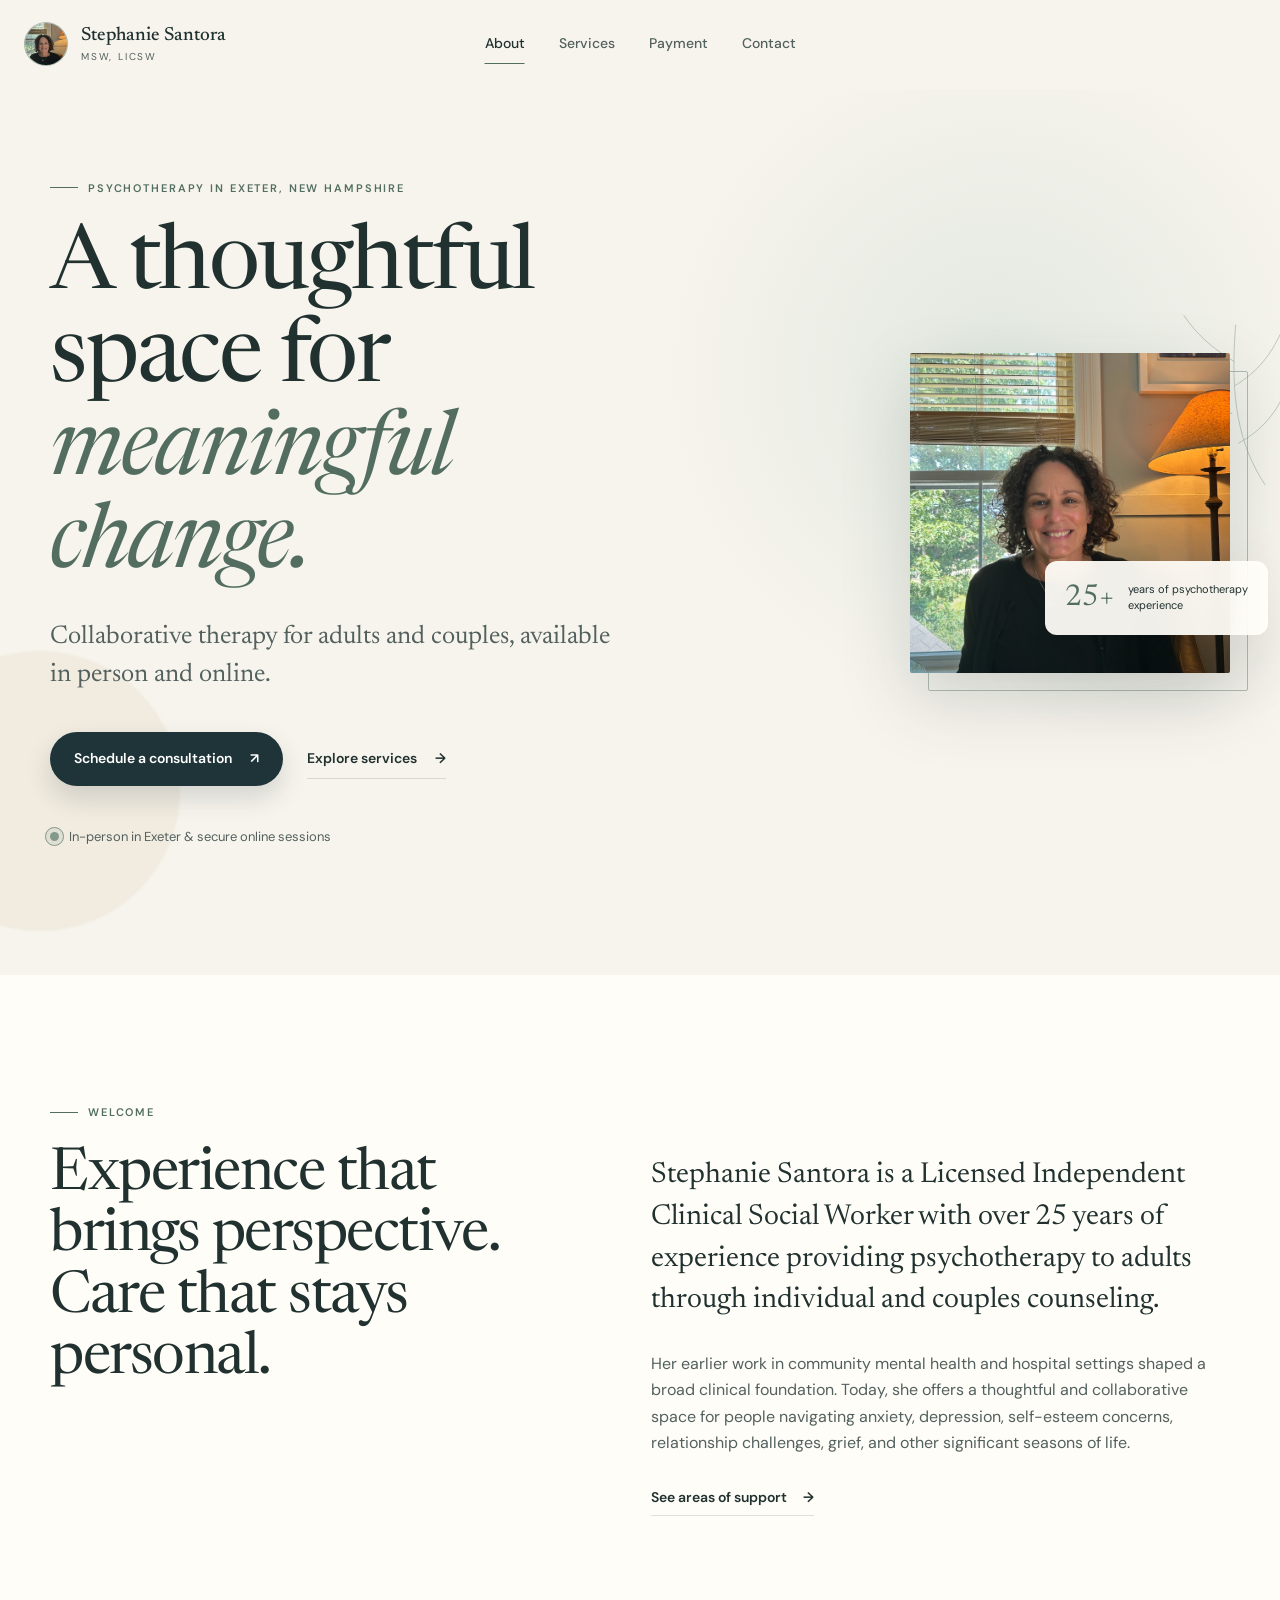
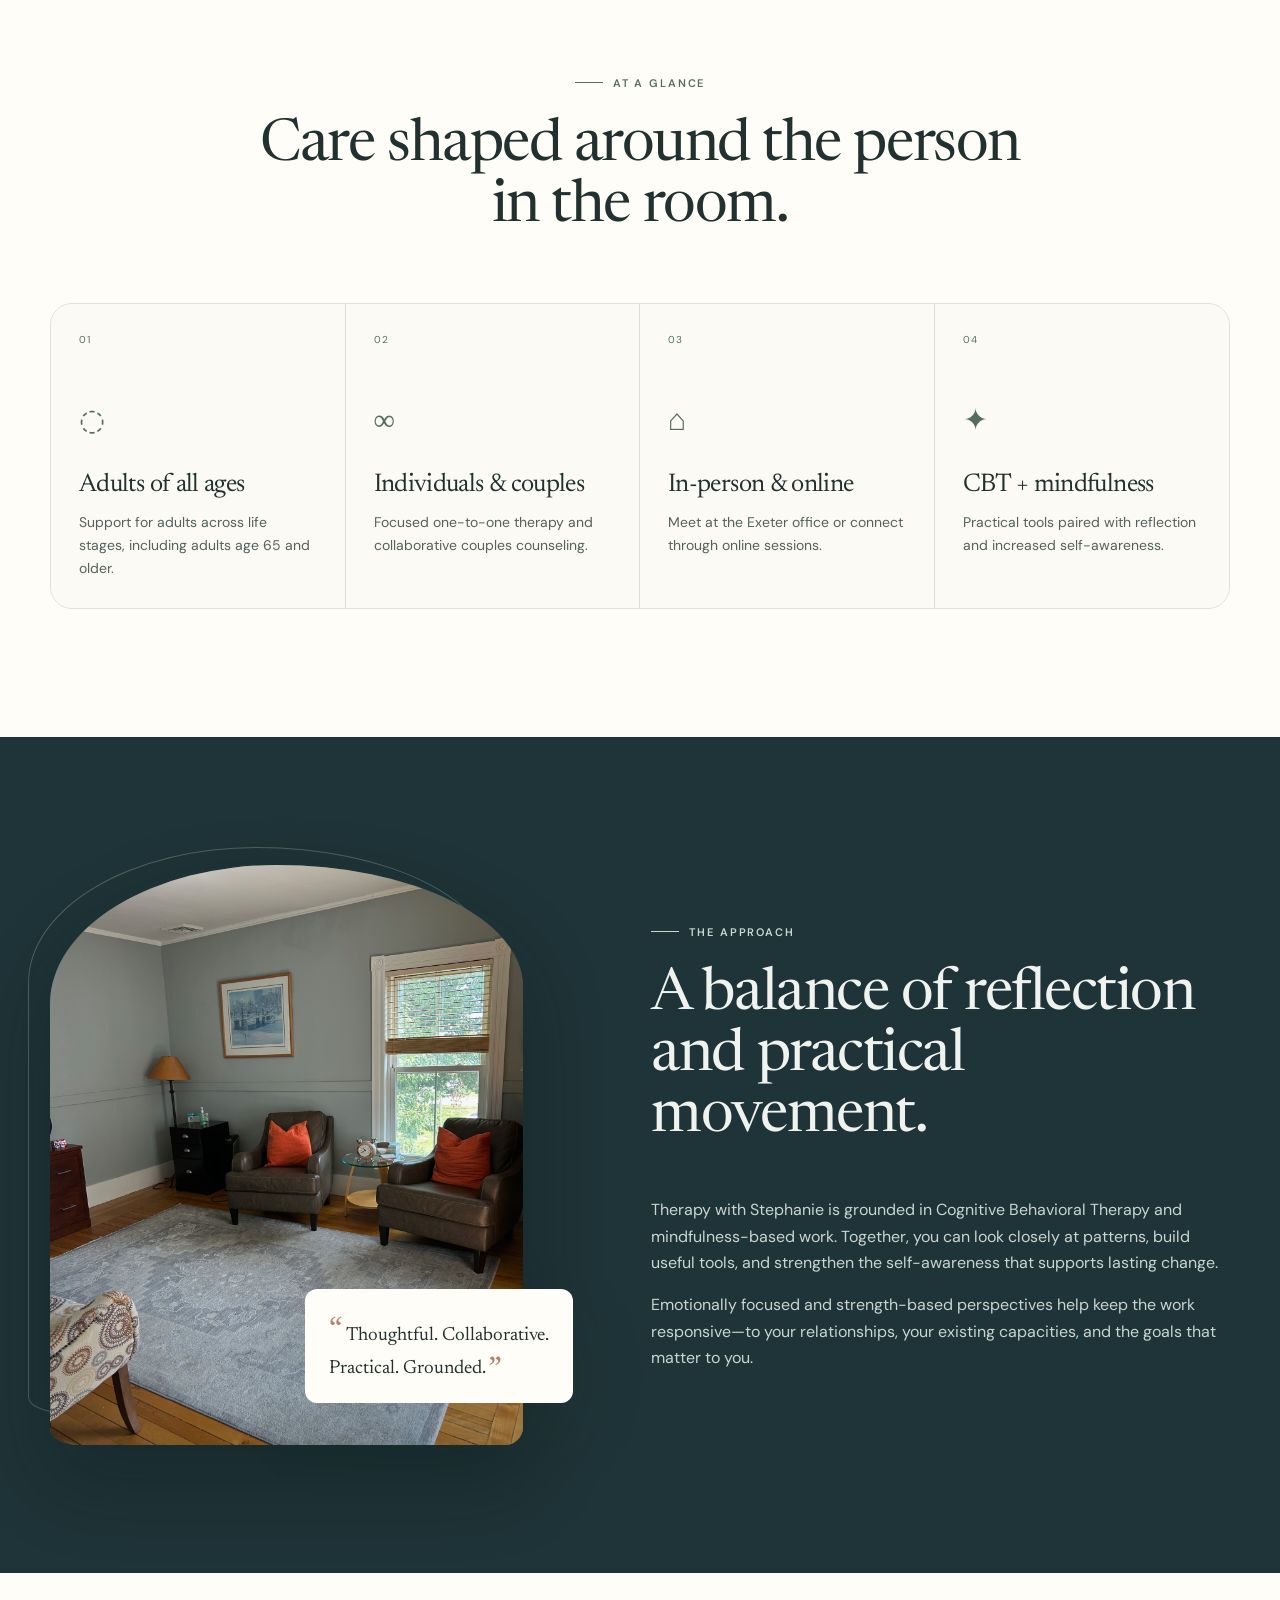
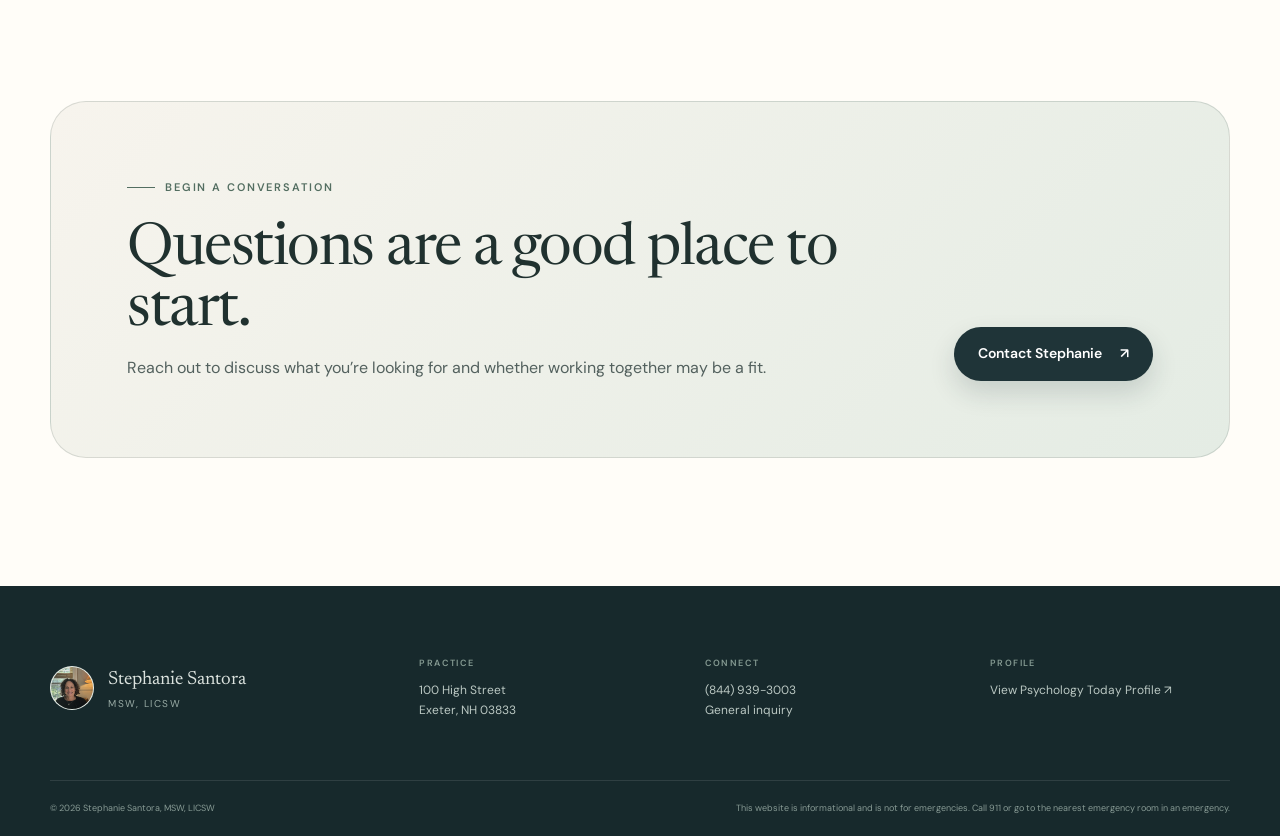
==== commit 571e7bcf: "ui update" ====
--- a/index.html
+++ b/index.html
@@ -29,8 +29,8 @@
   <link rel="preconnect" href="https://fonts.googleapis.com">
   <link rel="preconnect" href="https://fonts.gstatic.com" crossorigin>
   <link href="https://fonts.googleapis.com/css2?family=DM+Sans:wght@400;500;600&amp;family=Newsreader:opsz,wght@6..72,400;6..72,500&amp;display=swap" rel="stylesheet">
-  <link rel="stylesheet" href="assets/css/styles.css">
-  <script src="assets/js/main.js" defer></script>
+  <link rel="stylesheet" href="assets/css/styles.css?v=20260904-2">
+  <script src="assets/js/main.js?v=20260904-2" defer></script>
 </head>
 <body data-page="about">
   <div class="site-loader" aria-hidden="true">
@@ -61,6 +61,7 @@
         <nav class="site-nav" id="site-nav" aria-label="Main navigation">
           <a href="index.html" aria-current="page">About</a>
           <a href="services.html">Services</a>
+          <a href="payment.html">Payment</a>
           <a href="contact.html">Contact</a>
         </nav>
       </div>
@@ -77,7 +78,6 @@
             <div class="button-row">
               <a class="button button-primary" href="contact.html">Schedule a consultation <span aria-hidden="true">↗</span></a>
               <a class="button button-text" href="services.html">Explore services <span aria-hidden="true">→</span></a>
-              <a class="button button-text" href="services.html#insurance">View insurance <span aria-hidden="true">→</span></a>
             </div>
             <div class="hero-note">
               <span class="availability-dot" aria-hidden="true"></span>
@@ -123,8 +123,8 @@
             <article class="glance-card reveal">
               <span class="card-index">01</span>
               <div class="line-icon" aria-hidden="true">◌</div>
-              <h3>Adults &amp; elders</h3>
-              <p>Support for adults across life stages, including elders 65+.</p>
+              <h3>Adults of all ages</h3>
+              <p>Support for adults across life stages, including adults age 65 and older.</p>
             </article>
             <article class="glance-card reveal">
               <span class="card-index">02</span>
@@ -154,7 +154,7 @@
             <div class="office-photo">
               <img src="assets/images/office/IMG_2878.jpeg" alt="Stephanie's calm therapy office in Exeter with two armchairs" width="3024" height="4032" loading="lazy" decoding="async">
             </div>
-            <div class="quiet-card"><span aria-hidden="true">“</span> Thoughtful. Collaborative.<br>Practical. Grounded.</div>
+            <div class="quiet-card"><span aria-hidden="true">“</span> Thoughtful. Collaborative.<br>Practical. Grounded.<span class="quiet-card__closing" aria-hidden="true">”</span></div>
           </div>
           <div class="approach-copy reveal">
             <p class="eyebrow light"><span></span> The approach</p>
--- a/assets/css/styles.css
+++ b/assets/css/styles.css
@@ -200,11 +200,11 @@
 .availability-dot { position: relative; width: 9px; height: 9px; border-radius: 50%; background: var(--sage); box-shadow: 0 0 0 5px rgba(130,153,140,.14); }
 .availability-dot::after { content: ""; position: absolute; inset: -5px; border: 1px solid var(--sage); border-radius: inherit; animation: pulse 2.8s infinite; }
 @keyframes pulse { 0%,100% { transform: scale(.6); opacity: 0 } 35% { opacity: .55 } 75% { transform: scale(1.35); opacity: 0 } }
-.portrait-composition { position: relative; width: min(100%, 455px); margin-left: auto; }
-.portrait-photo { overflow: hidden; position: relative; aspect-ratio: .78; border-radius: 52% 48% 28px 28px / 32% 30% 28px 28px; background: var(--sage-pale); box-shadow: 0 28px 70px rgba(31,52,56,.17); }
+.portrait-composition { position: relative; width: min(100%, 320px); margin-left: auto; }
+.portrait-photo { overflow: hidden; position: relative; aspect-ratio: 1; border-radius: 2px; background: var(--sage-pale); box-shadow: 0 28px 70px rgba(31,52,56,.17); }
 .portrait-photo::after { content: ""; position: absolute; inset: 0; background: linear-gradient(180deg, transparent 68%, rgba(20,35,36,.2)); pointer-events: none; }
 .portrait-photo img { width: 100%; height: 100%; object-fit: cover; object-position: 50% 47%; }
-.portrait-composition::before { content: ""; position: absolute; top: 22px; right: -21px; bottom: -18px; left: 24px; z-index: -1; border: 1px solid rgba(83,110,97,.42); border-radius: 52% 48% 34px 34px / 32% 30% 34px 34px; }
+.portrait-composition::before { content: ""; position: absolute; top: 18px; right: -18px; bottom: -18px; left: 18px; z-index: -1; border: 1px solid rgba(83,110,97,.42); border-radius: 2px; }
 .portrait-caption { position: absolute; right: -38px; bottom: 38px; z-index: 2; display: flex; align-items: center; gap: 13px; padding: 16px 20px; border-radius: var(--radius-sm); background: rgba(255,253,248,.94); box-shadow: var(--shadow-lg); backdrop-filter: blur(8px); font-size: 11px; line-height: 1.4; }
 .caption-number { font-family: var(--serif); font-size: 30px; color: var(--sage-deep); }
 .botanical-line { position: absolute; top: -44px; right: -62px; z-index: -1; width: 130px; fill: none; stroke: var(--sage); stroke-width: 1; opacity: .55; }
@@ -237,6 +237,7 @@
 .approach-visual::before { content: ""; position: absolute; top: -18px; right: 28px; bottom: 32px; left: -22px; border: 1px solid rgba(201,215,206,.28); border-radius: 49% 51% 24px 35px / 24% 21% 18px 16px; pointer-events: none; }
 .quiet-card { position: absolute; right: -50px; bottom: 42px; padding: 20px 24px; color: var(--ink); border-radius: 12px; background: var(--paper); box-shadow: var(--shadow-lg); font-family: var(--serif); font-size: 19px; line-height: 1.4; }
 .quiet-card > span { color: var(--clay); font-size: 34px; }
+.quiet-card .quiet-card__closing { display: inline; margin-left: 2px; color: var(--clay); font-size: 34px; line-height: 0; vertical-align: -.18em; }
 .approach-copy h2 { max-width: 620px; }
 .approach-copy > p:not(.eyebrow) { max-width: 650px; color: #cbd4d0; }
 .method-list { display: flex; flex-wrap: wrap; gap: 9px; margin-top: 36px; }
@@ -276,17 +277,6 @@
 .office-detail-photo::after { content: ""; position: absolute; inset: 0; background: linear-gradient(140deg, rgba(31,52,56,.02), rgba(31,52,56,.18)); pointer-events: none; }
 .office-detail-photo img { width: 100%; height: 100%; object-fit: cover; object-position: 64% 50%; transform: scale(1.025); transition: transform 1.1s var(--ease); }
 .office-detail-photo:hover img { transform: scale(1.065); }
-.insurance-section { background: var(--cream); }
-.insurance-heading { display: grid; grid-template-columns: 1.1fr .9fr; gap: 90px; align-items: end; }
-.insurance-heading h2 { margin-bottom: 0; }
-.insurance-heading > p { color: var(--ink-soft); }
-.insurance-grid { display: grid; grid-template-columns: repeat(3,1fr); gap: 14px; margin-top: 54px; }
-.insurance-card { overflow: hidden; position: relative; min-height: 154px; display: grid; place-items: center; padding: 30px 34px; border: 1px solid var(--line); border-radius: var(--radius-sm); background: var(--paper); transition: transform .35s var(--ease), border-color .35s, box-shadow .35s; }
-.insurance-card::before { content: ""; position: absolute; top: 0; right: 24px; left: 24px; height: 2px; background: linear-gradient(90deg, transparent, rgba(83,110,97,.55), transparent); transform: scaleX(.42); transition: transform .4s var(--ease); }
-.insurance-card:hover { border-color: rgba(83,110,97,.28); transform: translateY(-5px); box-shadow: var(--shadow-sm); }
-.insurance-card:hover::before { transform: scaleX(1); }
-.insurance-card img { width: min(100%, 240px); height: 72px; object-fit: contain; }
-.insurance-note { display: flex; align-items: center; justify-content: center; gap: 10px; margin: 24px 0 0; color: var(--ink-soft); font-size: 12px; text-align: center; }
 .faq-section { background: var(--paper); }
 .faq-grid { display: grid; grid-template-columns: .8fr 1.2fr; gap: clamp(50px, 10vw, 140px); }
 .accordion-item { border-top: 1px solid var(--line); }
@@ -300,6 +290,27 @@
 .accordion-item button[aria-expanded="true"] i::after { transform: translate(-50%,-50%) rotate(0); }
 .accordion-panel { overflow: hidden; }
 .accordion-panel p { max-width: 620px; padding: 0 40px 25px 4px; color: var(--ink-soft); }
+
+/* Payment */
+.payment-section { background: var(--paper); }
+.payment-section + .payment-section { border-top: 1px solid var(--line); background: var(--cream); }
+.payment-layout { display: grid; grid-template-columns: .65fr 1.35fr; gap: clamp(52px, 10vw, 140px); align-items: start; }
+.payment-heading h2 { max-width: 430px; margin-bottom: 0; }
+.payment-content { max-width: 720px; }
+.payment-content > .lead { margin-bottom: 42px; }
+.payment-kicker { margin-bottom: 19px; color: var(--sage-deep); font-family: var(--sans); font-size: 11px; font-weight: 600; letter-spacing: .16em; text-transform: uppercase; }
+.insurance-name-list { display: grid; grid-template-columns: repeat(2, minmax(0,1fr)); margin: 0; padding: 0; border-top: 1px solid var(--line); list-style: none; }
+.insurance-name-list li { min-height: 62px; display: flex; align-items: center; padding: 14px 22px 14px 0; border-bottom: 1px solid var(--line); color: var(--ink); font-family: var(--serif); font-size: 1.2rem; line-height: 1.3; }
+.insurance-name-list li:nth-child(odd) { margin-right: 24px; }
+.insurance-note-text { margin: 22px 0 0; color: var(--ink-soft); font-size: 14px; }
+.payment-callout { margin-top: 52px; padding: 28px 0 0 28px; border-top: 1px solid var(--line); border-left: 3px solid var(--sage); }
+.payment-callout h3 { margin-bottom: 10px; font-size: clamp(1.6rem, 2.5vw, 2.15rem); }
+.payment-callout p { margin-bottom: 0; color: var(--ink-soft); }
+.payment-callout strong { color: var(--ink); font-family: var(--serif); font-size: 1.2em; font-weight: 500; }
+.couples-facts { margin-top: 40px; padding-top: 30px; border-top: 1px solid var(--line); }
+.couples-facts p { margin-bottom: 12px; color: var(--ink-soft); font-family: var(--serif); font-size: clamp(1.35rem, 2.25vw, 1.7rem); line-height: 1.4; }
+.couples-facts p:last-child { margin-bottom: 0; }
+.couples-facts strong { color: var(--ink); font-weight: 500; }
 
 /* Contact */
 .contact-hero { position: relative; padding-bottom: 190px; background: var(--paper); }
@@ -329,6 +340,7 @@
 .form-intro > span { color: var(--sage-deep); font-size: 10px; font-weight: 600; letter-spacing: .15em; text-transform: uppercase; }
 .form-intro h2 { margin: 8px 0 10px; font-size: clamp(2.2rem, 4vw, 3.5rem); }
 .form-intro p { color: var(--ink-soft); font-size: 13px; }
+.contact-company-field { overflow: hidden; position: absolute; left: -10000px; width: 1px; height: 1px; white-space: nowrap; clip-path: inset(50%); }
 .field-row { display: grid; grid-template-columns: 1fr 1fr; gap: 16px; }
 .field { position: relative; margin-bottom: 22px; }
 .field input, .field select, .field textarea { width: 100%; border: 1px solid var(--line); border-radius: 10px; color: var(--ink); background: var(--cream); transition: border .2s, box-shadow .2s, background .2s; }
@@ -368,6 +380,8 @@
 .submit-button.loading .button-arrow { display: none; }
 @keyframes spin { to { transform: rotate(360deg) } }
 .form-status { margin: 12px 0 0; font-size: 12px; }
+.form-status.is-error { color: #9b3f36; }
+.form-status.is-success { color: var(--sage-deep); }
 .modal[hidden] { display: none; }
 .modal { position: fixed; inset: 0; z-index: 500; display: grid; place-items: center; padding: 24px; }
 .modal-backdrop { position: absolute; inset: 0; background: rgba(21,34,34,.66); backdrop-filter: blur(6px); animation: fadeIn .3s; }
@@ -414,30 +428,31 @@
   .glance-card:nth-child(2) { border-right: 0; }
   .glance-card:nth-child(-n+2) { border-bottom: 1px solid var(--line); }
   .services-grid { grid-template-columns: repeat(2,1fr); }
-  .insurance-grid { grid-template-columns: repeat(2,1fr); }
   .contact-layout { grid-template-columns: .8fr 1.2fr; }
 }
 
 @media (max-width: 820px) {
   .container, .nav-wrap { width: min(calc(100% - 32px), var(--container)); }
-  .nav-wrap { min-height: 76px; }
+  .nav-wrap { min-height: 76px; gap: 14px; }
   .nav-toggle { display: block; position: relative; z-index: 102; }
   .nav-toggle[aria-expanded="true"] span:first-child { transform: translateY(3px) rotate(45deg); }
   .nav-toggle[aria-expanded="true"] span:last-child { transform: translateY(-3px) rotate(-45deg); }
-  .site-nav { position: fixed; inset: 0; z-index: 101; display: flex; flex-direction: column; align-items: flex-start; justify-content: center; gap: 22px; padding: 100px 32px 50px; background: var(--paper); visibility: hidden; opacity: 0; transform: translateY(-12px); transition: opacity .3s, transform .3s, visibility .3s; }
+  .site-nav { position: fixed; top: 76px; right: 16px; left: 16px; z-index: 101; display: flex; max-height: calc(100vh - 92px); max-height: calc(100dvh - 92px); flex-direction: column; align-items: stretch; gap: 0; overflow-y: auto; padding: 12px 22px 18px; border: 1px solid var(--line); border-radius: 0 0 var(--radius-sm) var(--radius-sm); background: var(--paper); box-shadow: 0 24px 48px rgba(31,52,56,.14); visibility: hidden; opacity: 0; transform: translateY(-8px); transition: opacity .22s, transform .22s, visibility .22s; }
   .site-nav.open { visibility: visible; opacity: 1; transform: none; }
-  .site-nav > a:not(.nav-cta) { font-family: var(--serif); font-size: 2.7rem; }
+  .site-nav > a:not(.nav-cta) { display: flex; min-height: 54px; align-items: center; border-bottom: 1px solid var(--line); font-family: var(--serif); font-size: 1.55rem; }
+  .site-nav > a:not(.nav-cta):last-child { border-bottom: 0; }
+  .site-nav > a:not(.nav-cta)::after { bottom: 7px; }
   .nav-cta { margin-top: 15px; }
   .hero { min-height: auto; }
   .hero-grid, .intro-grid, .approach-grid, .page-hero-grid, .focus-grid, .faq-grid, .contact-layout { grid-template-columns: 1fr; }
   .hero-copy { max-width: 680px; }
-  .portrait-composition { width: min(82%, 450px); margin: 30px auto 0; }
+  .portrait-composition { width: min(62vw, 320px); margin: 30px auto 0; }
   .intro-copy { padding-top: 0; }
   .approach-visual { width: min(80%, 500px); margin-inline: auto; }
   .page-hero-grid { align-items: start; }
   .focus-grid { gap: 50px; }
   .office-detail-photo { width: min(85%, 560px); margin-inline: auto; }
-  .insurance-heading { grid-template-columns: 1fr; gap: 20px; }
+  .payment-layout { grid-template-columns: 1fr; gap: 38px; }
   .faq-grid { gap: 45px; }
   .cta-panel { align-items: flex-start; flex-direction: column; }
   .contact-aside { display: grid; grid-template-columns: 1fr 1fr; }
@@ -453,12 +468,12 @@
   .hero { padding-top: 58px; }
   .hero .eyebrow { max-width: 250px; align-items: flex-start; }
   .hero .eyebrow > span { margin-top: 8px; }
-  .portrait-composition { width: 88%; }
+  .portrait-composition { width: min(74vw, 280px); }
   .portrait-caption { right: -12px; }
   .botanical-line { right: -35px; }
   .site-loader__botanical { width: 78px; height: 92px; }
   .site-loader__name { margin-top: 13px; font-size: 2rem; }
-  .glance-grid, .services-grid, .insurance-grid { grid-template-columns: 1fr; }
+  .glance-grid, .services-grid { grid-template-columns: 1fr; }
   .glance-card { min-height: 240px; border-right: 0; border-bottom: 1px solid var(--line); }
   .glance-card:last-child { border-bottom: 0; }
   .line-icon { margin-top: 34px; }
@@ -467,7 +482,9 @@
   .office-detail-photo { width: 94%; }
   .quiet-card { right: -16px; }
   .service-card { min-height: 350px; }
-  .insurance-card { min-height: 132px; padding: 24px 30px; }
+  .insurance-name-list { grid-template-columns: 1fr; }
+  .insurance-name-list li:nth-child(odd) { margin-right: 0; }
+  .payment-callout { margin-top: 42px; padding: 24px 0 0 20px; }
   .contact-hero { padding-bottom: 150px; }
   .contact-heading h1 { font-size: 3.8rem; }
   .contact-aside { grid-template-columns: 1fr; }
@@ -482,3 +499,10 @@
   .footer-bottom { flex-direction: column; gap: 10px; }
   .footer-bottom p:last-child { text-align: left; }
 }
+
+@media (max-width: 360px) {
+  .brand { gap: 10px; }
+  .brand-mark { width: 40px; }
+  .brand strong { font-size: 18px; }
+  .nav-toggle { width: 43px; height: 43px; }
+}
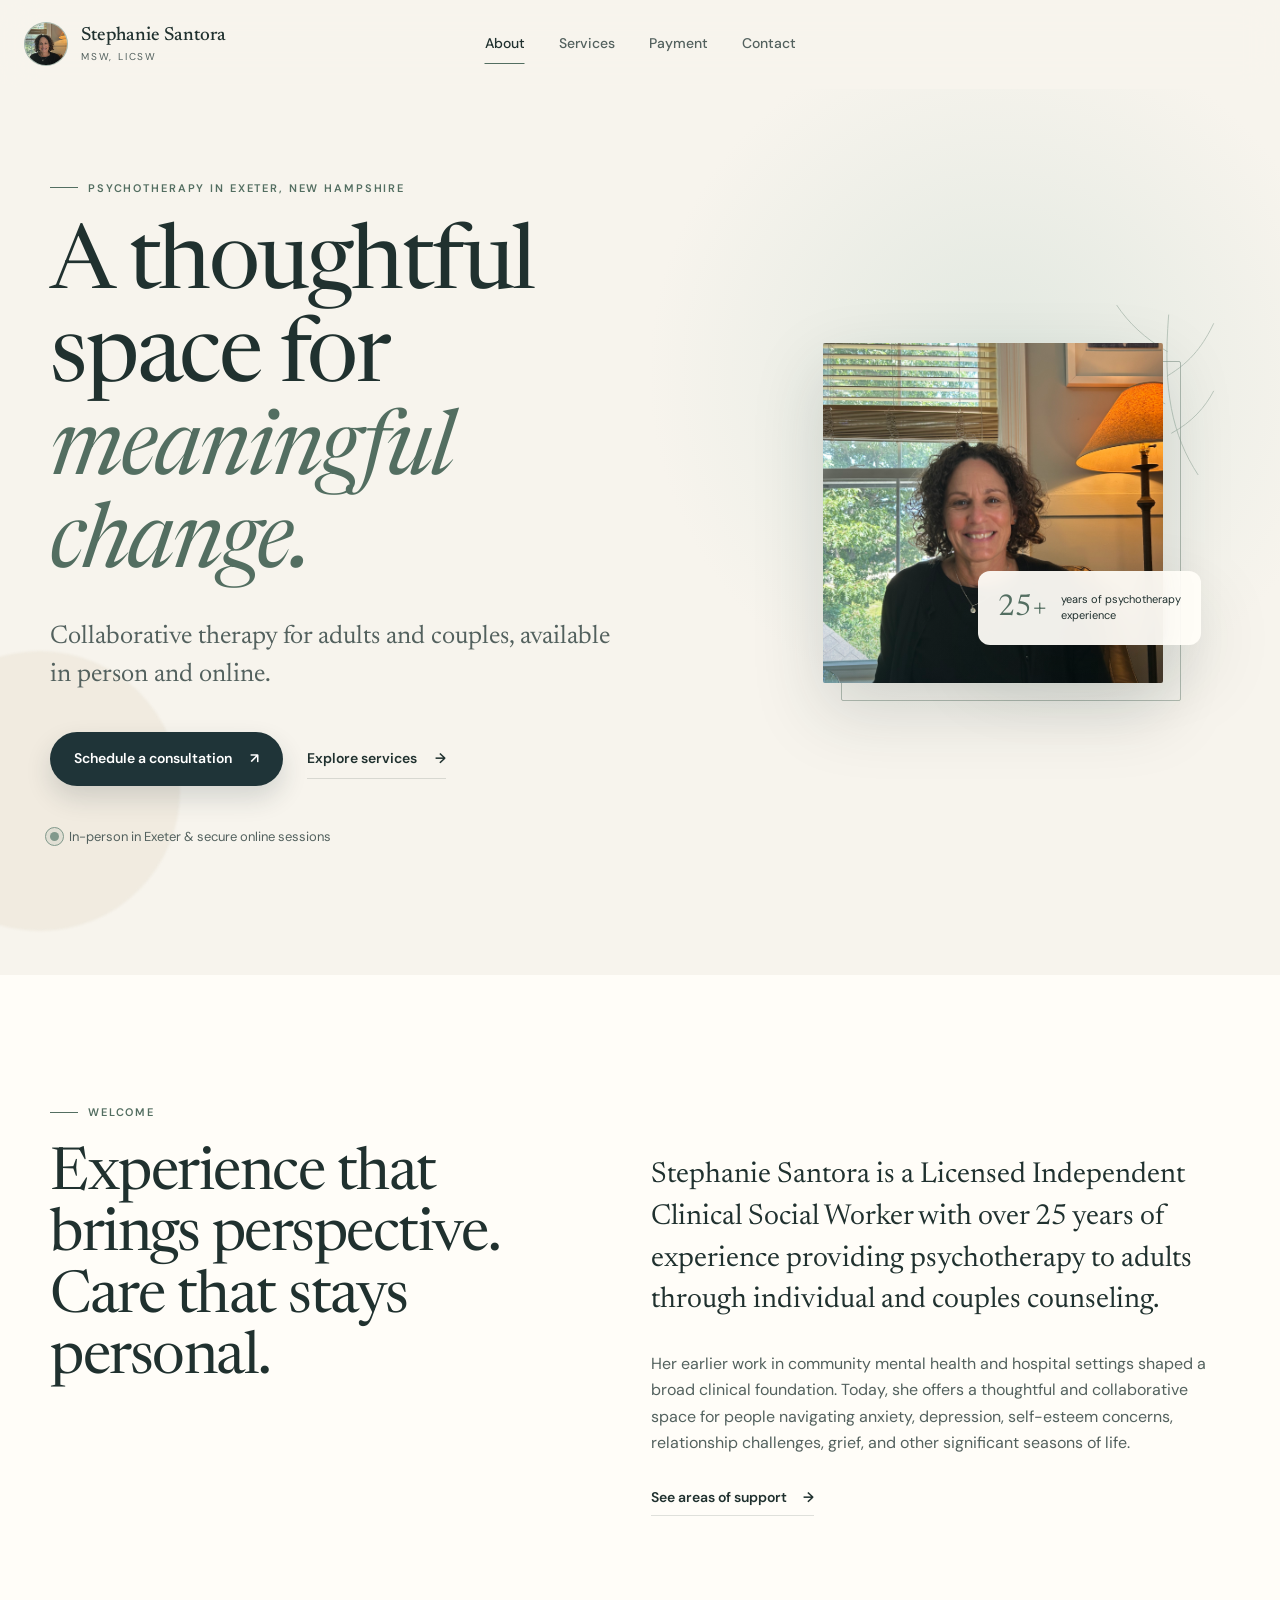
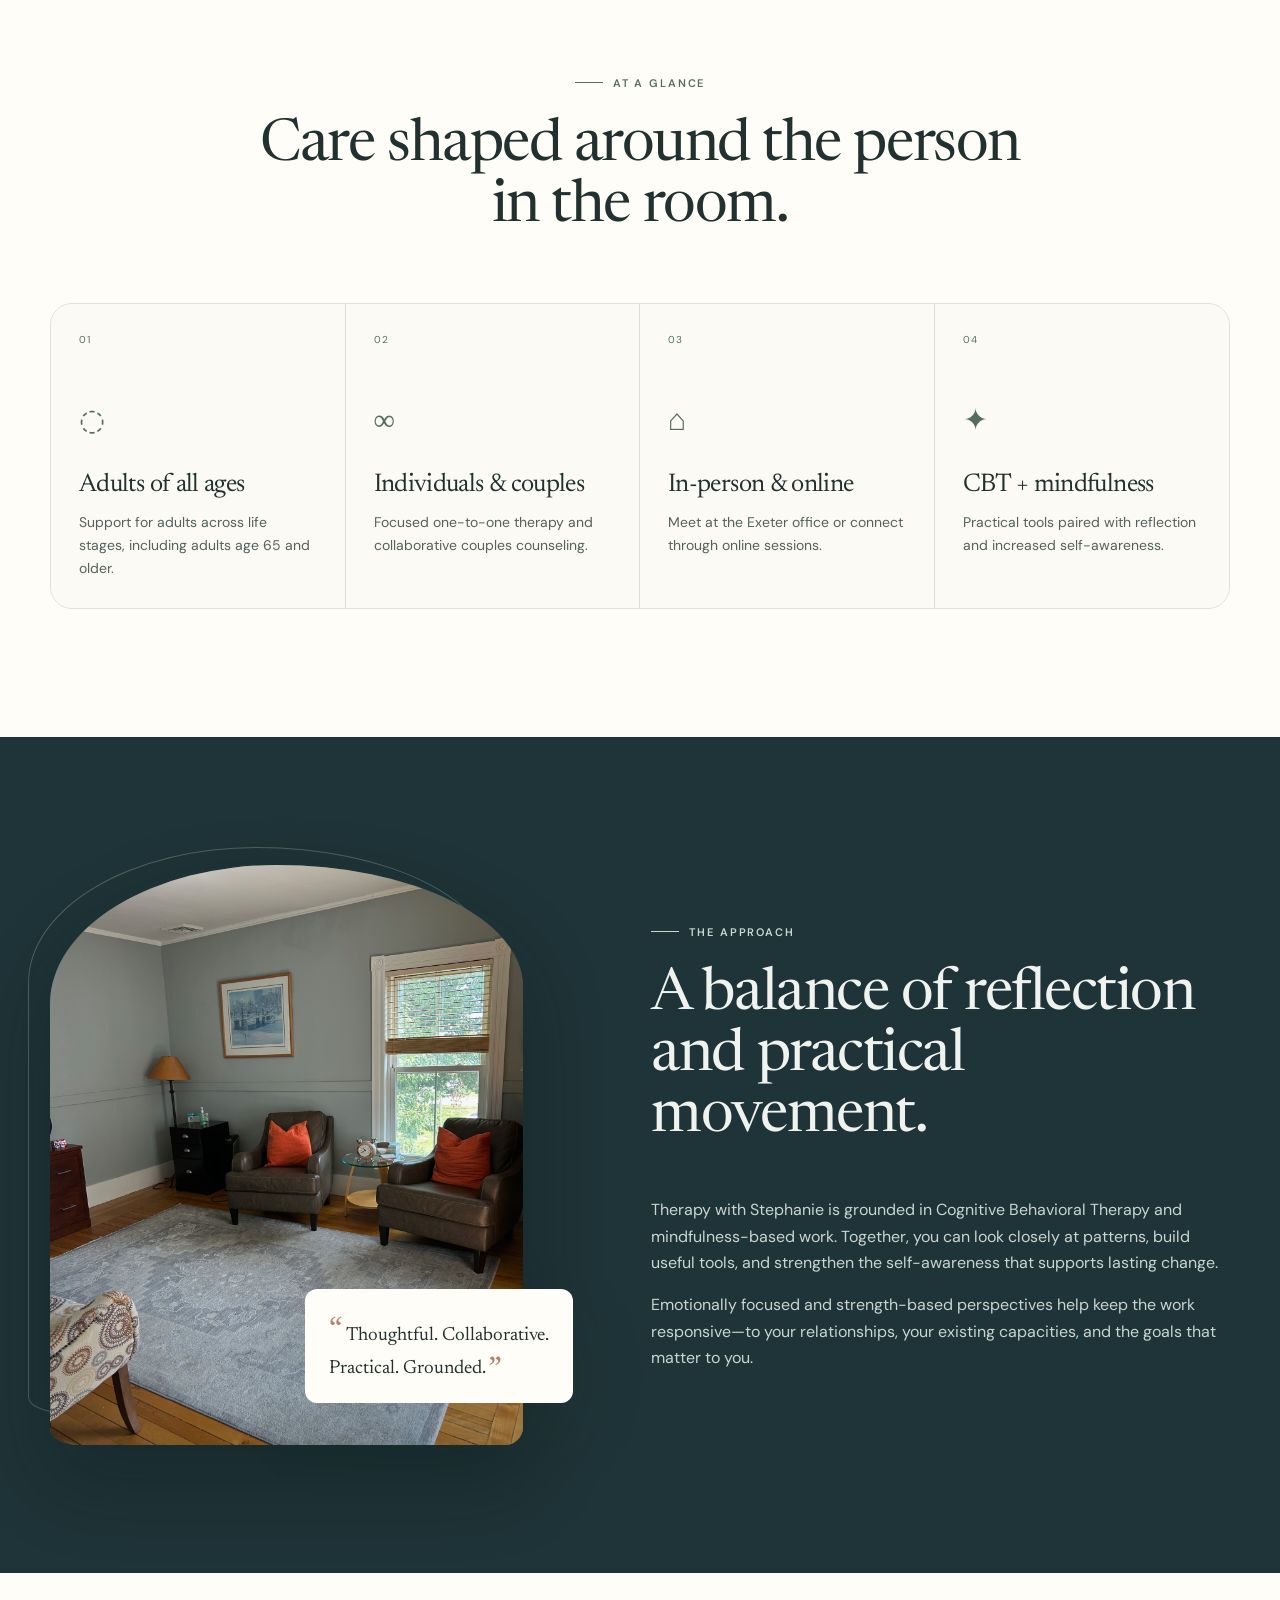
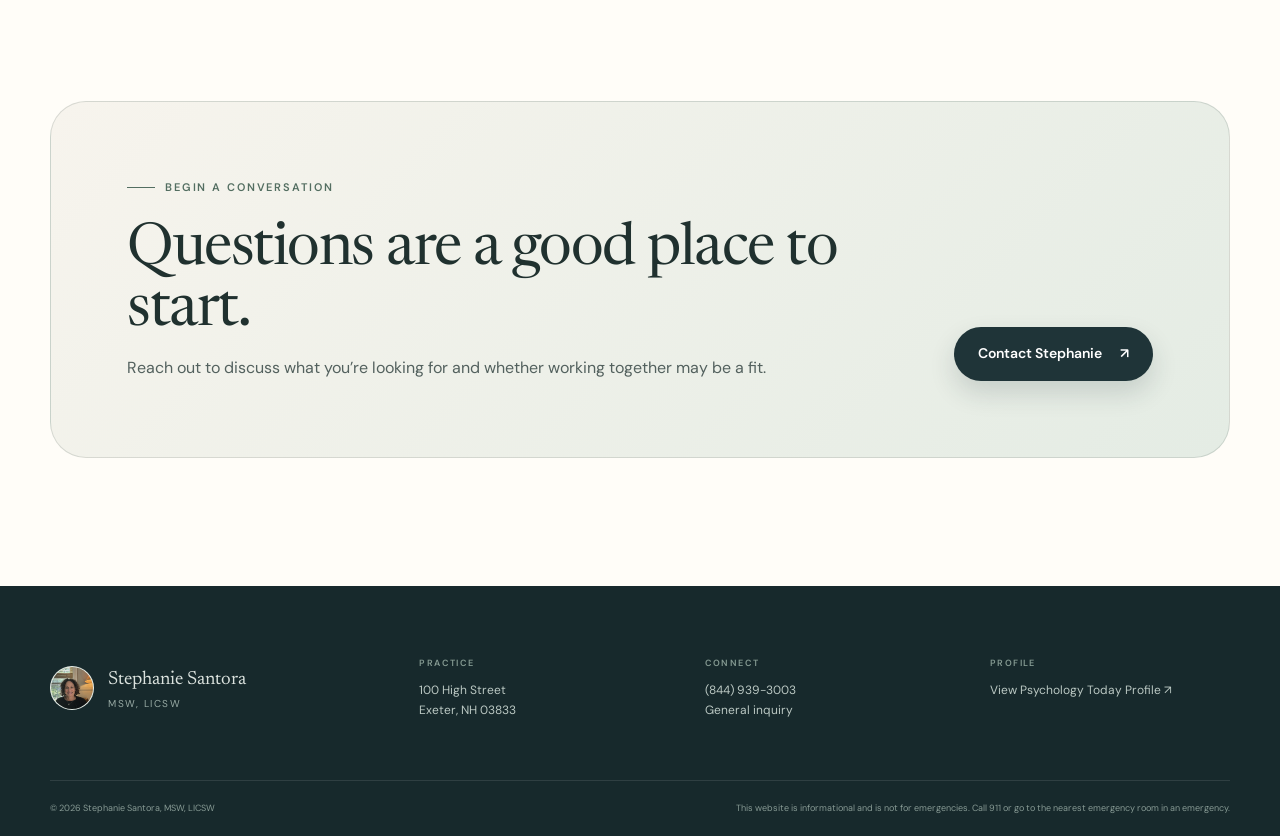
==== commit a5c6cb88: "ui changes" ====
--- a/index.html
+++ b/index.html
@@ -29,7 +29,7 @@
   <link rel="preconnect" href="https://fonts.googleapis.com">
   <link rel="preconnect" href="https://fonts.gstatic.com" crossorigin>
   <link href="https://fonts.googleapis.com/css2?family=DM+Sans:wght@400;500;600&amp;family=Newsreader:opsz,wght@6..72,400;6..72,500&amp;display=swap" rel="stylesheet">
-  <link rel="stylesheet" href="assets/css/styles.css?v=20260904-2">
+  <link rel="stylesheet" href="assets/css/styles.css?v=20260904-3">
   <script src="assets/js/main.js?v=20260904-2" defer></script>
 </head>
 <body data-page="about">
--- a/assets/css/styles.css
+++ b/assets/css/styles.css
@@ -200,7 +200,7 @@
 .availability-dot { position: relative; width: 9px; height: 9px; border-radius: 50%; background: var(--sage); box-shadow: 0 0 0 5px rgba(130,153,140,.14); }
 .availability-dot::after { content: ""; position: absolute; inset: -5px; border: 1px solid var(--sage); border-radius: inherit; animation: pulse 2.8s infinite; }
 @keyframes pulse { 0%,100% { transform: scale(.6); opacity: 0 } 35% { opacity: .55 } 75% { transform: scale(1.35); opacity: 0 } }
-.portrait-composition { position: relative; width: min(100%, 320px); margin-left: auto; }
+.portrait-composition { position: relative; width: min(100%, 340px); margin-inline: auto; }
 .portrait-photo { overflow: hidden; position: relative; aspect-ratio: 1; border-radius: 2px; background: var(--sage-pale); box-shadow: 0 28px 70px rgba(31,52,56,.17); }
 .portrait-photo::after { content: ""; position: absolute; inset: 0; background: linear-gradient(180deg, transparent 68%, rgba(20,35,36,.2)); pointer-events: none; }
 .portrait-photo img { width: 100%; height: 100%; object-fit: cover; object-position: 50% 47%; }
@@ -292,6 +292,9 @@
 .accordion-panel p { max-width: 620px; padding: 0 40px 25px 4px; color: var(--ink-soft); }
 
 /* Payment */
+.payment-hero .page-hero-grid { display: block; }
+.payment-hero .eyebrow { margin-bottom: clamp(30px, 4vw, 48px); }
+.payment-hero .lead { width: 100%; max-width: 1100px; margin-bottom: 0; }
 .payment-section { background: var(--paper); }
 .payment-section + .payment-section { border-top: 1px solid var(--line); background: var(--cream); }
 .payment-layout { display: grid; grid-template-columns: .65fr 1.35fr; gap: clamp(52px, 10vw, 140px); align-items: start; }
@@ -446,7 +449,7 @@
   .hero { min-height: auto; }
   .hero-grid, .intro-grid, .approach-grid, .page-hero-grid, .focus-grid, .faq-grid, .contact-layout { grid-template-columns: 1fr; }
   .hero-copy { max-width: 680px; }
-  .portrait-composition { width: min(62vw, 320px); margin: 30px auto 0; }
+  .portrait-composition { width: min(64vw, 330px); margin: 30px auto 0; }
   .intro-copy { padding-top: 0; }
   .approach-visual { width: min(80%, 500px); margin-inline: auto; }
   .page-hero-grid { align-items: start; }
@@ -468,7 +471,7 @@
   .hero { padding-top: 58px; }
   .hero .eyebrow { max-width: 250px; align-items: flex-start; }
   .hero .eyebrow > span { margin-top: 8px; }
-  .portrait-composition { width: min(74vw, 280px); }
+  .portrait-composition { width: min(78vw, 292px); }
   .portrait-caption { right: -12px; }
   .botanical-line { right: -35px; }
   .site-loader__botanical { width: 78px; height: 92px; }
